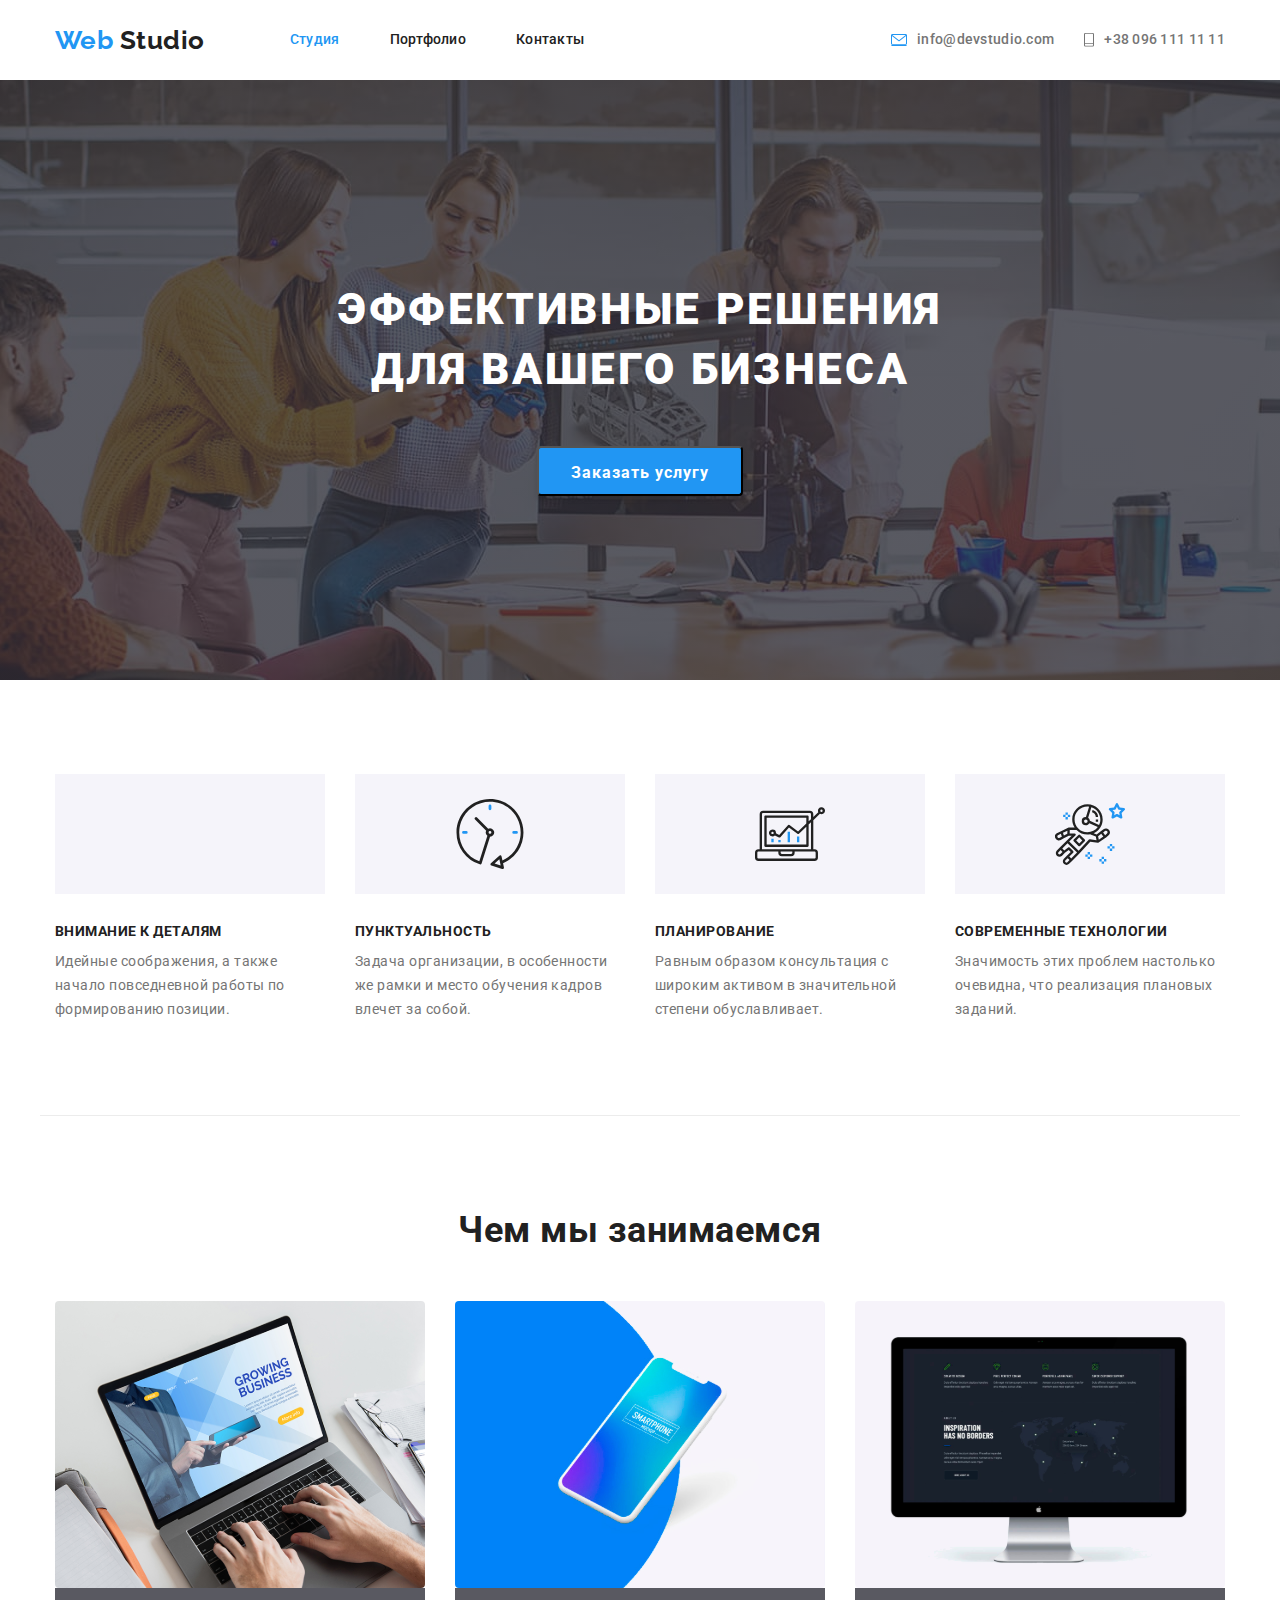
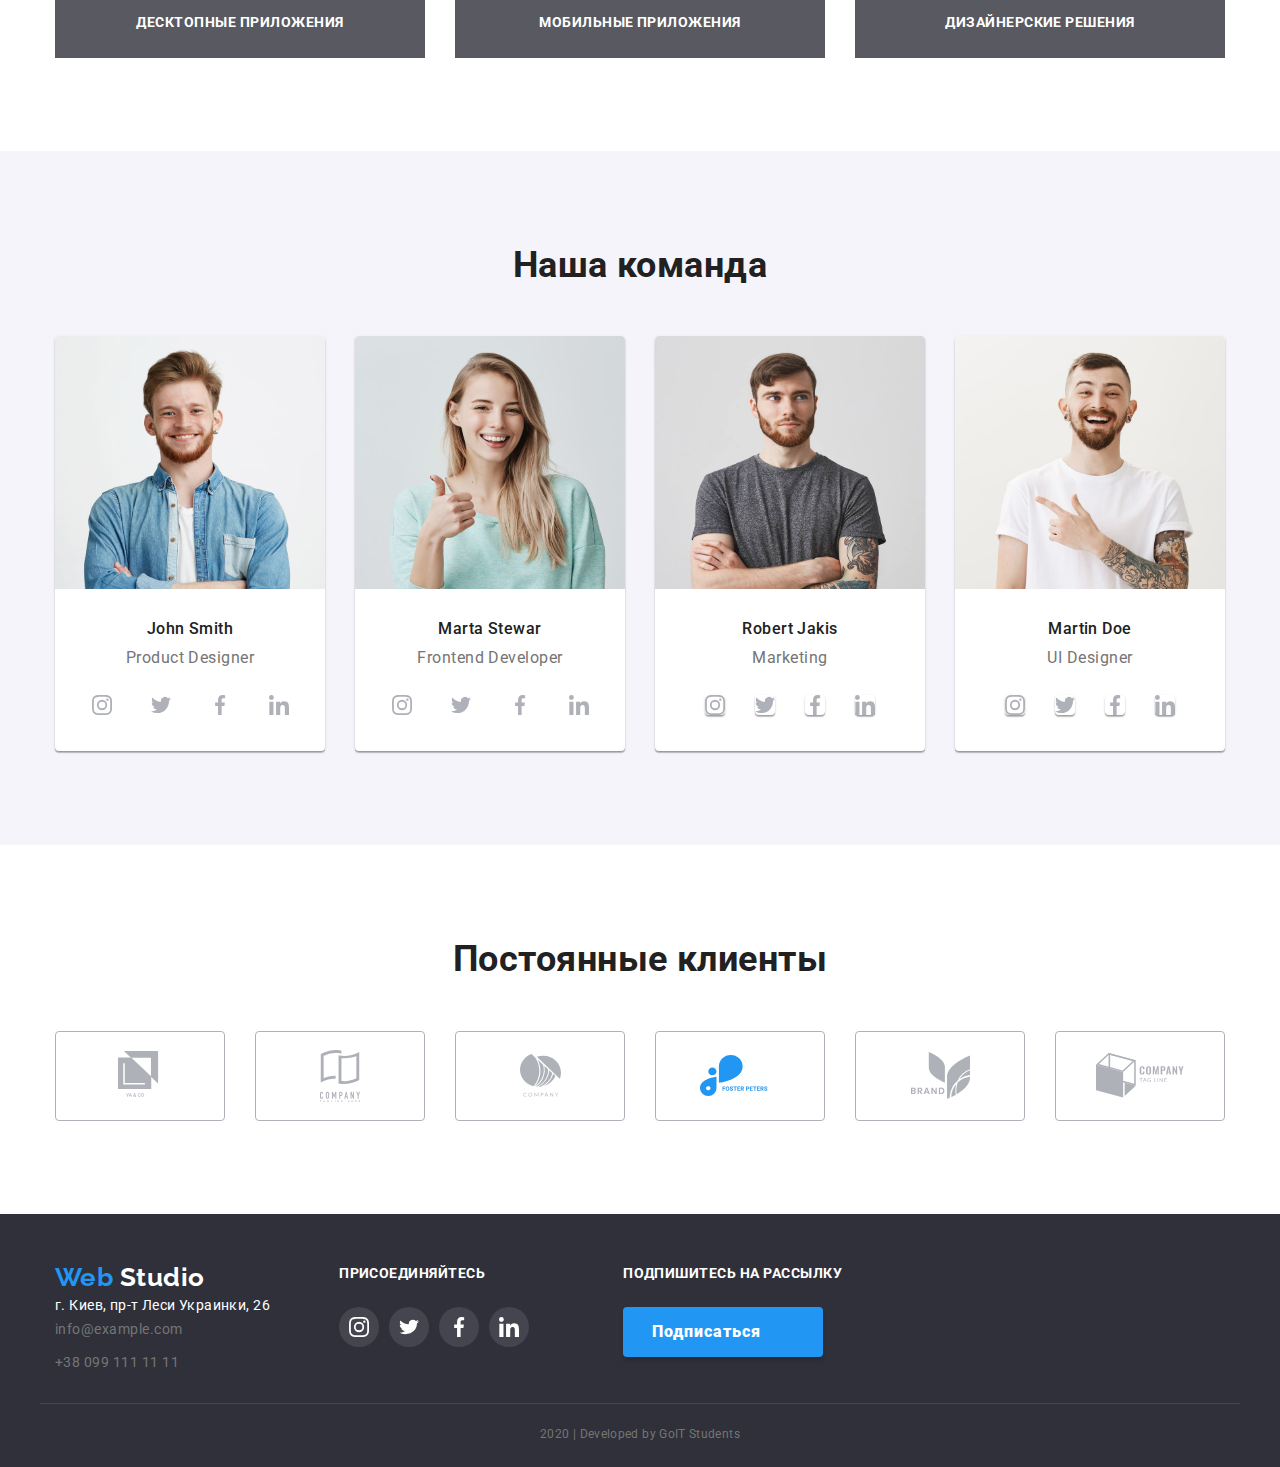
==== index.html @ 0efe2029 "customers" ====
<!DOCTYPE html>
<html lang="ru">
  <head>
    <meta charset="UTF-8" />
    <meta name="viewport" content="width=device-width, initial-scale=1.0" />
    <title>Document</title>
    <link
      href="https://fonts.googleapis.com/css2?family=Raleway:wght@700&family=Roboto&display=swap"
      rel="stylesheet"
    />
    <link
      href="https://fonts.googleapis.com/css2?family=Roboto:wght@500;900&display=swap"
      rel="stylesheet"
    />
    <link
      rel="stylesheet"
      href="https://cdnjs.cloudflare.com/ajax/libs/modern-normalize/0.6.0/modern-normalize.min.css"
    />
    <link rel="stylesheet" href="./css/styles.css" />
  </head>

  <body>
    <!--шапка-->
    <header>
      <div class="header container">
        <nav class="main-nav">
          <a href="./index.html" class="logo list">
            <span class="logo-web">Web </span>Studio
          </a>

          <ul class="site-nav list">
            <li class="item">
              <a href="./index.html" class="link current"> Студия</a>
            </li>
            <li class="item">
              <a href="./portfolio.html" class="link">Портфолио</a>
            </li>
            <li class="item"><a href="#" class="link">Контакты</a></li>
          </ul>
        </nav>
        <ul class="auth-nav list">
          <li class="item">
            <a href="#" class="link">info@devstudio.com</a>
          </li>
          <li class="item">
            <a href="#" class="link cell">+38 096 111 11 11</a>
          </li>
        </ul>
      </div>
    </header>
    <!--блок "герой"-->
    <main>
      <section class="hero">
        <div class="hero-container overlay">
          <h1 class="hero-name">
            эффективные решения<br />
            для вашего бизнеса
          </h1>
          <button class="button-web">Заказать услугу</button>
        </div>
      </section>

      <!--Наши преимущества-->
      <section class="section">
        <div class="box container border">
          <!--<h2></h2>-->
          <ul class="advantages list">
            <li class="item">
              <a href="#" class="link antenna-icon"></a>
              <h3 class="list">Внимание к деталям</h3>
              <p class="list">
                Идейные соображения, а также начало повседневной работы по
                формированию позиции.
              </p>
            </li>
            <li class="item">
              <a href="#" class="link clock-icon"> </a>
              <h3 class="list">Пунктуальность</h3>
              <p class="list">
                Задача организации, в особенности же рамки и место обучения
                кадров влечет за собой.
              </p>
            </li>
            <li class="item">
              <a href="#" class="link computer-icon"></a>
              <h3 class="list">Планирование</h3>
              <p class="list">
                Равным образом консультация с широким активом в значительной
                степени обуславливает.
              </p>
            </li>
            <li class="item">
              <a href="#" class="link astronaut-icon"></a>
              <h3 class="list">Современные технологии</h3>
              <p class="list">
                Значимость этих проблем настолько очевидна, что реализация
                плановых заданий.
              </p>
            </li>
          </ul>
        </div>
      </section>
      <!--чем мы занимаемся-->
      <section class="section">
        <div class="box container">
          <h2 class="name list">Чем мы занимаемся</h2>
          <ul class="work-list list">
            <li class="item">
              <a href="#" class="link">
                <img
                  src="./images/desktop-attachment.svg"
                  alt="ноутбук на
                        столе"
                  width="370"
                  height="294"
                />
                <h3 class="title list">Десктопные приложения</h3>
              </a>
            </li>
            <li class="item">
              <a href="#" class="link">
                <img
                  src="./images/mobile-attachment.svg"
                  alt="мобильный
                        телефон"
                  width="370"
                  height="294"
                />
                <h3 class="title list">Мобильные приложения</h3>
              </a>
            </li>
            <li class="item">
              <a href="#" class="link">
                <img
                  src="./images/design-decision.svg"
                  alt="экран монитора"
                  width="370"
                  height="294"
                />
                <h3 class="title list">Дизайнерские решения</h3>
              </a>
            </li>
          </ul>
        </div>
      </section>
      <!--наша команда-->
      <section class="command">
        <div class="team container">
          <h2 class="name list">Наша команда</h2>
          <ul class="command-list list">
            <li class="item">
              <a href="#" class="link"
                ><img
                  src="./images/John.svg"
                  alt="Фото Джона"
                  width="270"
                  height="260"
              /></a>
              <h3 lang="en" class="title list">John Smith</h3>
              <p class="text list">Product Designer</p>
              <ul class="networks list">
                <li class="network-item">
                  <a href="#"
                    ><img src="./images/instagram.svg" alt="Instagram"
                  /></a>
                </li>
                <li class="network-item">
                  <a href="#"
                    ><img src="./images/twitter.svg" alt="Twitter"
                  /></a>
                </li>
                <li class="network-item">
                  <a href="#"
                    ><img src="./images/facebook.svg" alt="Facebook"
                  /></a>
                </li>
                <li class="network-item">
                  <a href="#"
                    ><img src="./images/linkedin.svg" alt="Linkedin"
                  /></a>
                </li>
              </ul>
            </li>
            <li class="item">
              <a href="#" class="link"
                ><img
                  src="./images/Marta.svg"
                  alt="Фото Марты"
                  width="270"
                  height="260"
              /></a>
              <h3 lang="en" class="title list">Marta Stewar</h3>
              <p class="text list">Frontend Developer</p>
              <ul class="networks list">
                <li class="network-item">
                  <a href="#"
                    ><img src="./images/instagram.svg" alt="Instagram"
                  /></a>
                </li>
                <li class="network-item">
                  <a href="#"
                    ><img src="./images/twitter.svg" alt="Twitter"
                  /></a>
                </li>
                <li class="network-item">
                  <a href="#"
                    ><img src="./images/facebook.svg" alt="Facebook"
                  /></a>
                </li>
                <li class="network-item">
                  <a href="#"
                    ><img src="./images/linkedin.svg" alt="Linkedin"
                  /></a>
                </li>
              </ul>
            </li>
            <li class="item">
              <a href="#" class="link"
                ><img
                  src="./images/Robert.svg"
                  alt="Фото Роберта"
                  width="270"
                  height="260"
              /></a>
              <h3 lang="en" class="title list">Robert Jakis</h3>
              <p class="text list">Marketing</p>
              <ul class="networks list">
                <li class="item">
                  <a href="#"
                    ><img src="./images/instagram.svg" alt="Instagram"
                  /></a>
                </li>
                <li class="item">
                  <a href="#"
                    ><img src="./images/twitter.svg" alt="Twitter"
                  /></a>
                </li>
                <li class="item">
                  <a href="#"
                    ><img src="./images/facebook.svg" alt="Facebook"
                  /></a>
                </li>
                <li class="item">
                  <a href="#"
                    ><img src="./images/linkedin.svg" alt="Linkedin"
                  /></a>
                </li>
              </ul>
            </li>
            <li class="item">
              <a href="#" class="link"
                ><img
                  src="./images/Martin.svg"
                  alt="Фото Мартина"
                  width="270"
                  height="260"
              /></a>
              <h3 lang="en" class="title list">Martin Doe</h3>
              <p class="text list">UI Designer</p>
              <ul class="networks list">
                <li class="item">
                  <a href="#"
                    ><img src="./images/instagram.svg" alt="Instagram"
                  /></a>
                </li>
                <li class="item">
                  <a href="#"
                    ><img src="./images/twitter.svg" alt="Twitter"
                  /></a>
                </li>
                <li class="item">
                  <a href="#"
                    ><img src="./images/facebook.svg" alt="Facebook"
                  /></a>
                </li>
                <li class="item">
                  <a href="#"
                    ><img src="./images/linkedin.svg" alt="Linkedin"
                  /></a>
                </li>
              </ul>
            </li>
          </ul>
        </div>
      </section>
      <!--постоянные клиенты-->
      <section class="customers">
        <div class="box container">
          <h2 class="name list">Постоянные клиенты</h2>
          <ul class="customers-list list">
            <li class="item">
              <a href="#" class="link" aria-label="Ссылка на клиентов"
                ><div class="customers-logo">
                  <img
                    src="./images/one.svg"
                    alt="Логотип клиентов"
                    class="log"
                    width="44.3"
                    height="49"
                  /></div
              ></a>
            </li>
            <li class="item">
              <a href="#" class="link" aria-label="Ссылка на клиентов"
                ><div class="customers-logo">
                  <img
                    src="./images/two.svg"
                    alt="Логотип клиентов"
                    width="40"
                    height="52"
                  /></div
              ></a>
            </li>
            <li class="item">
              <a href="#" class="link" aria-label="Ссылка на клиентов">
                <div class="customers-logo">
                  <img
                    src="./images/three.svg"
                    alt="Логотип клиентов"
                    width="41"
                    height="42.6"
                  /></div
              ></a>
            </li>
            <li class="item">
              <a href="#" class="link" aria-label="Ссылка на клиентов">
                <div class="customers-logo">
                  <img
                    src="./images/four.svg"
                    alt="Логотип клиентов"
                    width="79.7"
                    height="42"
                  /></div
              ></a>
            </li>
            <li class="item">
              <a href="#" class="link" aria-label="Ссылка на клиентов">
                <div class="customers-logo">
                  <img
                    src="./images/five.svg"
                    alt="Логотип клиентов"
                    width="59"
                    height="47"
                  /></div
              ></a>
            </li>
            <li class="item">
              <a href="#" class="link" aria-label="Ссылка на клиентов">
                <div class="customers-logo">
                  <img
                    src="./images/six.svg"
                    alt="Логотип клиентов"
                    width="88.5"
                    height="45.4"
                  /></div
              ></a>
            </li>
          </ul>
        </div>
      </section>
    </main>
    <!--футер-->
    <footer class="footer">
      <!--Логотип-->
      <div class="blocks container">
        <div class="info-adress">
          <a href="#" class="logo"> <span class="logo-web">Web </span>Studio</a>
          <!--Адрес-->

          <address class="adress">
            <span class="street">г. Киев, пр-т Леси Украинки, 26</span>
            <a href="#" class="mail"> info@example.com </a>
            <a href="#" class="tel"> +38 099 111 11 11 </a>
          </address>
        </div>
        <!--Присоединяйтесь-->
        <div class="slogan">
          <div class="join">
            <b class="text">присоединяйтесь</b>
            <!--h3-->
            <ul class="footer-links list">
              <li class="instagram-icon">
                <a href="#" aria-label="Ccылка на Инстаграм"> </a>
              </li>
              <li class="twitter-icon">
                <a href="#" aria-label="Ccылка на Твитер"> </a>
              </li>
              <li class="facebook-icon">
                <a href="#" aria-label="Ccылка на Фейсбук"> </a>
              </li>
              <li class="linkedin-icon">
                <a href="#" aria-label="Ccылка на Линкедин"></a>
              </li>
            </ul>
          </div>
        </div>
        <!--Подпишитесь на рассылку-->
        <div class="slogan">
          <b class="text">Подпишитесь на рассылку</b>
          <a href="#" class="button-web sign">Подписаться</a>
        </div>
      </div>
      <p class="bottom-info container">2020 | Developed by GoIT Students</p>
    </footer>
  </body>
</html>
---- css/styles.css ----
:root{
  --primary-text-color:#757575;
  --title-text-color: #212121;
  --accent-color: #2196f3;
  --white-color: #fff;
  --background-color:#f5f4fa;
  --footer-color:rgba(255, 255, 255, 0.6);
  --background-footer:#2f303a;
  --background-section:rgba(47, 48, 58, 0.8);
  --background-advantages: #F5F4FA;
}

/* цвет фона #FFFFFF*/
/* вторичный цвет текста #212121*/
/*основной цвет теста #757575*/
/*голубой цвет интерактивный #2196F3*/
/* футер адрес rgba(255, 255, 255, 0.6)*/
/* футер 2020 rgba(255, 255, 255, 0.4)*/


body {
  background-color:var(--white-color);
  color: var(--primary-text-color);
  font-family: Roboto; sans-serif;
  letter-spacing: 0.03em;
  padding: 0;
  margin: 0;
}

/*h1,
h2,
h3,
p {
margin-top: 0px;
margin-bottom: 0px;
}*/

a {
  color: inherit;
  text-decoration:none;
}
ul {
  list-style: none;
}

.list {
  list-style: none;
  padding: 0px;
  margin: 0px;
}
/*Шапка*/
.header {
  display: flex;
  align-items: center;
  justify-content: space-between;

}
.border {
  border-bottom: border: 1px solid red; 
}

.main-nav {
  display: flex;
  align-items: center;
}
.main-nav .logo {
  display: block;
  margin-right: 85px;
}


.logo-web {
  color: var(--accent-color);
}

.logo {
  color: var(--title-text-color);
  font-family: Raleway; sans-serif;
  text-decoration: none;
  font-weight: 700;
  font-size: 26px;
  line-height: 1.19;
}


/*Site nav*/
.site-nav {
  display: flex;
}

.site-nav .item{
  margin-right: 50px;
  font-weight: 500;
  font-size: 14px;
  line-height: 1.14;
  letter-spacing: 0.02em;
}
.site-nav .item:last-child {
  margin-right: 0px;

}
.site-nav .link {
  display: block;
  padding-top: 32px;
  padding-bottom: 32px;
 
  color:var(--title-text-color);
  text-decoration: none;
}
.site-nav .link.current {
  color: var(--accent-color);
}
.site-nav .link:hover,
.site-nav .link:focus {
  color:var(--accent-color);
  text-decoration: none;
}

/* Auth-Nav*/

.auth-nav {
  display: flex; 
  align-items: center;
  font-weight: 500;
  font-size: 14px;
  line-height: 1.14;
  letter-spacing: 0.02em;
}

.auth-nav .item + .item{
  margin-left: 30px;
}

.auth-nav .link {
  display: inline-flex;
  align-items: center;
  padding-top: 32px;
  padding-bottom: 32px;
  color: var(--primary-text-color);
  text-decoration: none;
}
.auth-nav .link:hover,
.auth-nav .link:focus {
  color: #2196f3;
}

.auth-nav .link::before {
  content: "";
  background-image: url(../images/envelope.svg);
  width: 16px;
  height: 11.2px;
  margin-right: 10px;
}
.auth-nav .cell::before {
  width: 10px;
  height: 14.94px;
  background-image: url(../images/cell-phone.svg);
}
/*Герой*/
.hero-container {
  padding-top: 200px;
  padding-bottom: 200px;
  margin-left: auto;
  margin-right: auto;
  text-align: center; 
}
.overlay {
  background-color: var(--primary-text-color);
  background-image: linear-gradient(to right, rgba(47, 48, 58, 0.8),rgba(47, 48, 58, 0.8)
  ),
  url(../images/Header-img.jpg);

  max-width: 1600px;
  height: 600px;
  margin-left: auto;
  margin-right: auto;
  background-repeat: no-repeat;
  background-position: center;
  background-size: cover;
}

.hero-name{
  color: var(--white-color);
  font-weight: 900;
  font-size: 44px;
  line-height: 1.36;
  letter-spacing: 0.06em;
  text-transform: uppercase;
  margin-bottom: 46px;
  margin-top: 0px;
  text-align: center;
}
/*Кнопка*/
.button-web {
  background-color:var(--accent-color);
  color: var(--white-color);
  font-family: inherit;
  font-weight: 700;
  font-size: 16px;
  line-height: 1.87;
  letter-spacing: 0.06em;
  border-radius: 4px;
  box-shadow: 0px 4px 4px rgba(0, 0, 0, 0.15);
  padding: 10px 32px;
  min-width: 200px;
  height: 50px;
}
.button-web:hover,
.button-web:focus {
  background-color: var(--background-color);
  color: var(--accent-color);
}

/*Наши преимушества*/
.box {
  padding-top: 94px;
  padding-bottom: 93px;
}
.border {
  border-bottom: 1px solid #ECECEC;
}

.advantages {
  display: flex;
  justify-content: space-between;
}
.advantages > .item {
  margin-right: 30px;
  width: 270px;
}
.advantages > .item:last-child {
  margin-right: 0px;
}

.advantages .link {
  display: block;
  justify-content: center;
  align-items: center;
  margin-bottom: 30px;
  /*background: var(--background-advantages);*/
  border-radius: 4px;
  height: 120px;
}
.advantages .link::before {
  display: block;
  content: "";
  height: 120px;
  /*background-image: url(../images/group.svg);*/
  background-color:var(--background-advantages);
  background-repeat: no-repeat;
  background-position: center;
}

.antenna-icon::before {
  background-image: url(../images/group.svg);
}
.clock-icon::before {
  background-image: url(../images/clock.svg);
}
.computer-icon::before {
  background-image: url(../images/diagram.svg);
}
.astronaut-icon::before {
  background-image: url(../images/astronaut.svg);
}

/*.advantages .link:hover,
.advantages .link:focus {
  background: var(--accent-color);
}*/

.advantages h3 {
  color:var(--title-text-color);
  font-weight: 700;
  font-size: 14px;
  line-height: 1.14;
  text-transform: uppercase;
  margin-bottom: 10px;

}
.advantages p {
  font-size: 14px;
  line-height: 1.71;
}


/*Чем мы занимаемся*/
.section .name {
  color:var(--title-text-color);
  font-weight: 700;
  font-size: 36px;
  line-height: 1.16;
  text-align: center;
  margin-bottom: 50px;
}
.work-list{
  display: flex;
  justify-content:space-between;
}
.work-list .link {
  display: block;
}
.work-list .item {
  margin-right: 30px;
}
.work-list .item:last-child {
  margin-right: 0px;
}
.work-list img {
  display: block;
  max-width: 100%;
  height: auto;
}
.section .title {
  color:var(--white-color);
  background-color:var(--background-section);
  font-weight: 700;
  font-size: 14px;
  line-height: 1.14;
  text-align: center;
  text-transform: uppercase;
  padding-top: 27px;
  padding-bottom: 27px;
}

/*Наша команда*/
.command {
  background-color: var(--background-color);
}
.team {
  padding-top: 94px;
  padding-bottom: 94px;
}
.command .name {
  color:var(--title-text-color);
  font-weight: 700;
  font-size: 36px;
  line-height: 1.16;
  text-align: center;
  margin-bottom: 50px;
}
.command-list {
  display: flex;
  justify-content: center;
}
.command .item:not(:last-child) {
  margin-right: 30px; 
}
.command .item {
  background-color: var(--white-color);
  border-radius: 4px;

  box-shadow: 0px 2px 1px rgba(0, 0, 0, 0.2), 0px 1px 1px rgba(0, 0, 0, 0.14), 0px 1px 3px rgba(0, 0, 0, 0.12);
}
.command img {
  display: block;
  width: 100%;
  height: auto;
}
.command-list .link {
  display: block;
  justify-content: center;
  align-items: center;
}

.command .title {
  color: var(--title-text-color);

  font-weight: 500;
  font-size: 16px;
  line-height: 1.19;
  text-align: center;

  margin-top: 30px;
  margin-bottom: 10px;
}
.command .text {
  font-size: 16px;
  line-height: 1.19;
  text-align: center; 
  margin-bottom: 28px;
}
.networks {
  display: flex;
  justify-content: center;
}
.networks .network-item {
  margin-right: 39px;
  margin-bottom: 36px;
}

.networks .network-item:hover,
.networks .network-item:focus {
  background-color: var(--accent-color)
}
.networks .network-item:last-child {
  margin-right: 0px;
}

.networks img {
  display: block;  
}

/*Постоянные клиенты*/
.customers .name {
  color:var(--title-text-color);
  font-weight: 700;
  font-size: 36px;
  line-height: 1.16;
  text-align: center;

  margin-bottom: 50px;
}
.customers-list {
  display: flex;
  justify-content: space-between;
}
.customers-list .item {
  margin-right: 30px;

}
.customers-list .item:last-child {
  margin-right: 0px;
}
.customers-list .link {
  display: block;
}
.customers-logo {
  display: flex;
  width: 170px;
  height: 90px;
  border: 1px solid #AFB1B8;
  border-radius: 4px;
  justify-content: center;
  align-items: center;
}

/*Футер*/
.blocks {
  display: flex;
}
.footer {
  background: var(--background-footer);
  text-decoration: none;
  padding-top: 48px;
}
.footer .logo {
  color: var(--white-color);
  margin-bottom: 10px;
}

.adress {
  color: var(--primary-text-color);
  font-size: 14px;
  line-height: 1.71;
  font-style: normal;
  margin-right: auto;
  margin-bottom: 28px;
}
.street {
  color: var(--white-color);
  margin-bottom: 9px;
  font-size: 14px;
  line-height: 1.71;
  letter-spacing: 0.03em;
}
.mail {
  display: block;
  margin-bottom: 9px;
}

.tel {
  display: block;
}

.slogan .join {
  color: var(--white-color);
  text-transform: uppercase;
  font-size: 14px;
  line-height: 1.71;
  margin-right: 94px;
  margin-bottom: 21px;
}

.slogan .text {
  color: var(--white-color);
  text-transform: uppercase;
  font-weight: 700;
  font-size: 14px;
  line-height: 1.71;
  margin-bottom: 21px;
}
.info-adress {
  display: block;
  margin-right: 69px;
  color: var(--footer-color);
  font-size: 12px;
  line-height: 2;
}
.footer-links {
  display: flex;
  margin-top: 21px;
}
.footer-links li {
  margin-right: 10px;
  background-color: rgba(255, 255, 255, 0.1);
  width: 40px;
  height: 40px;
  border-radius: 50%;
  background-position: center;
  background-repeat: no-repeat;
  cursor: pointer;
  
}
.footer-links li:hover,
.footer-links:focus {
  background-color: var(--accent-color);
}
.instagram-icon {
  background-image: url(../images/instagram-footer.svg);
  background-size: 20px 20px;
}
.twitter-icon {
  background-image: url(../images/Vector.svg);
  background-size: 20px 16.25px;
}
.facebook-icon {
  background-image: url(../images/facebook-join.svg);
  background-size: 20px 20px;
}

.linkedin-icon {
background-image: url(../images/linkedin-footer.svg);
background-size: 20px 20px;
}

.footer-links li:last-child {
  margin-right: 0px;
}

.footer-links li :hover,
.footer-links li :focus {
  background-color: var(--accent-color);
}

.bottom-info {
  text-align: center;
  margin: 0px;
  padding-top: 18px;
  padding-bottom: 21px;
  border-top: 1px solid rgba(255, 255, 255, 0.1);
  font-size: 12px;
  line-height: 2;
  letter-spacing: 0.03em;
}
.sign {
  font-weight: 900;
  display: block;
  width: 200px;
  height: 50px;
  margin-top: 21px;
  padding: 10px 62px 10px 29px;
  box-shadow: 0px 4px 4px rgba(0, 0, 0, 0.15);
  border-radius: 4px;
}
.sign::after {
  content: "";
  width: 24px;
  height: 24px;
  background-image: url(../images/icon-send.svg);
  margin-left: 10px;
  background-size: contain;
}

/*Порфолио main */

.main {
  padding-top: 94px;
  padding-bottom: 94px;
  border: 1px solid #ECECEC;
}
.filters {
  display: flex;
  justify-content: center;
  margin-bottom: 50px;
  /*background-color: aquamarine;
  outline: 1px solid black;*/
}
.button {
  font-weight: 500;
  font-size: 16px;
  line-height: 1.62;
  text-align: center;
  letter-spacing: 0.03em;
  padding: 6px 22px;
  
  border-radius: 4px;
  background-color: var(--background-color);
}
.filters li:not(:last-child) {
  margin-right: 8px;
}


.filters .button:hover,
.filters .button:focus {
  background-color:var(--accent-color);
  color: var(--white-color);
  font-family: inherit;
}
/*Наши работы*/
.portfolio .title {
  color:var(--title-text-color);
  text-decoration: none;
  font-weight: 700;
  font-size: 18px;
  line-height: 2;
  letter-spacing: 0.06em;
  margin-bottom: 4px;
}
.is-hidden {
  display: none;
}
.description {
  text-decoration: none;
  font-size: 18px;
  line-height: 1.56;

}
.portfolio-info {
  margin: 20px 24px;
}
.portfolio .text {
  color: var(--primary-text-color);
  text-decoration: none;
  font-size: 16px;
  line-height: 1.88;
}
.flex-container {
  display: flex;
  flex-wrap: wrap;
  margin: 0px;
}
.flex-element {
  width: 370px;
  margin-right: 30px;
  margin-bottom: 30px;
  box-shadow: 1px 4px 6px rgba(0, 0, 0, 0.16), 0px 4px 4px rgba(0, 0, 0, 0.06), 0px 1px 1px rgba(0, 0, 0, 0.12);
  border-radius: 5px;
}
.flex-element:nth-child(3n) {
  margin-right: 0px;
}

.flex-element:nth-last-child(-n+3) {
  margin-bottom: 0px;
}

.container{
  width: 1200px;
  padding-left: 15px;
  padding-right: 15px;
  margin-left: auto;
  margin-right: auto;
/*outline: 1px solid blue;*/
}
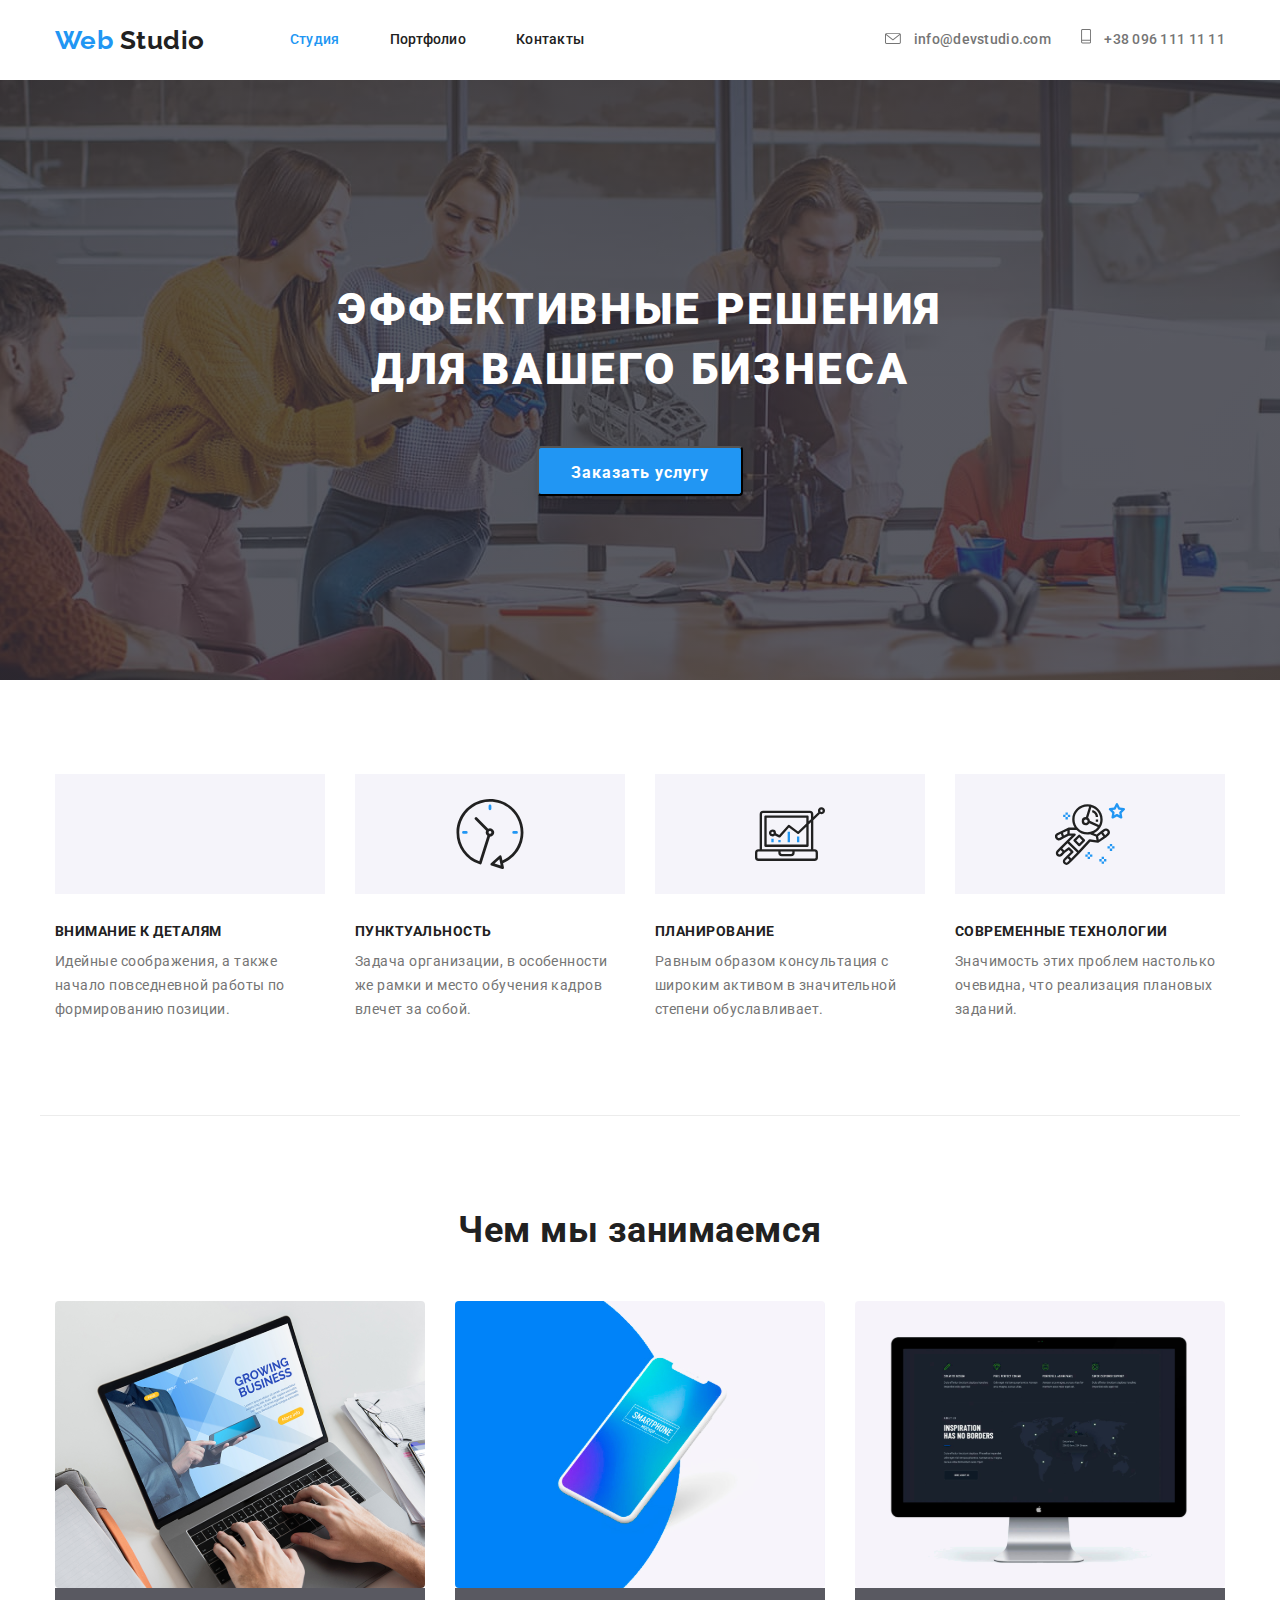
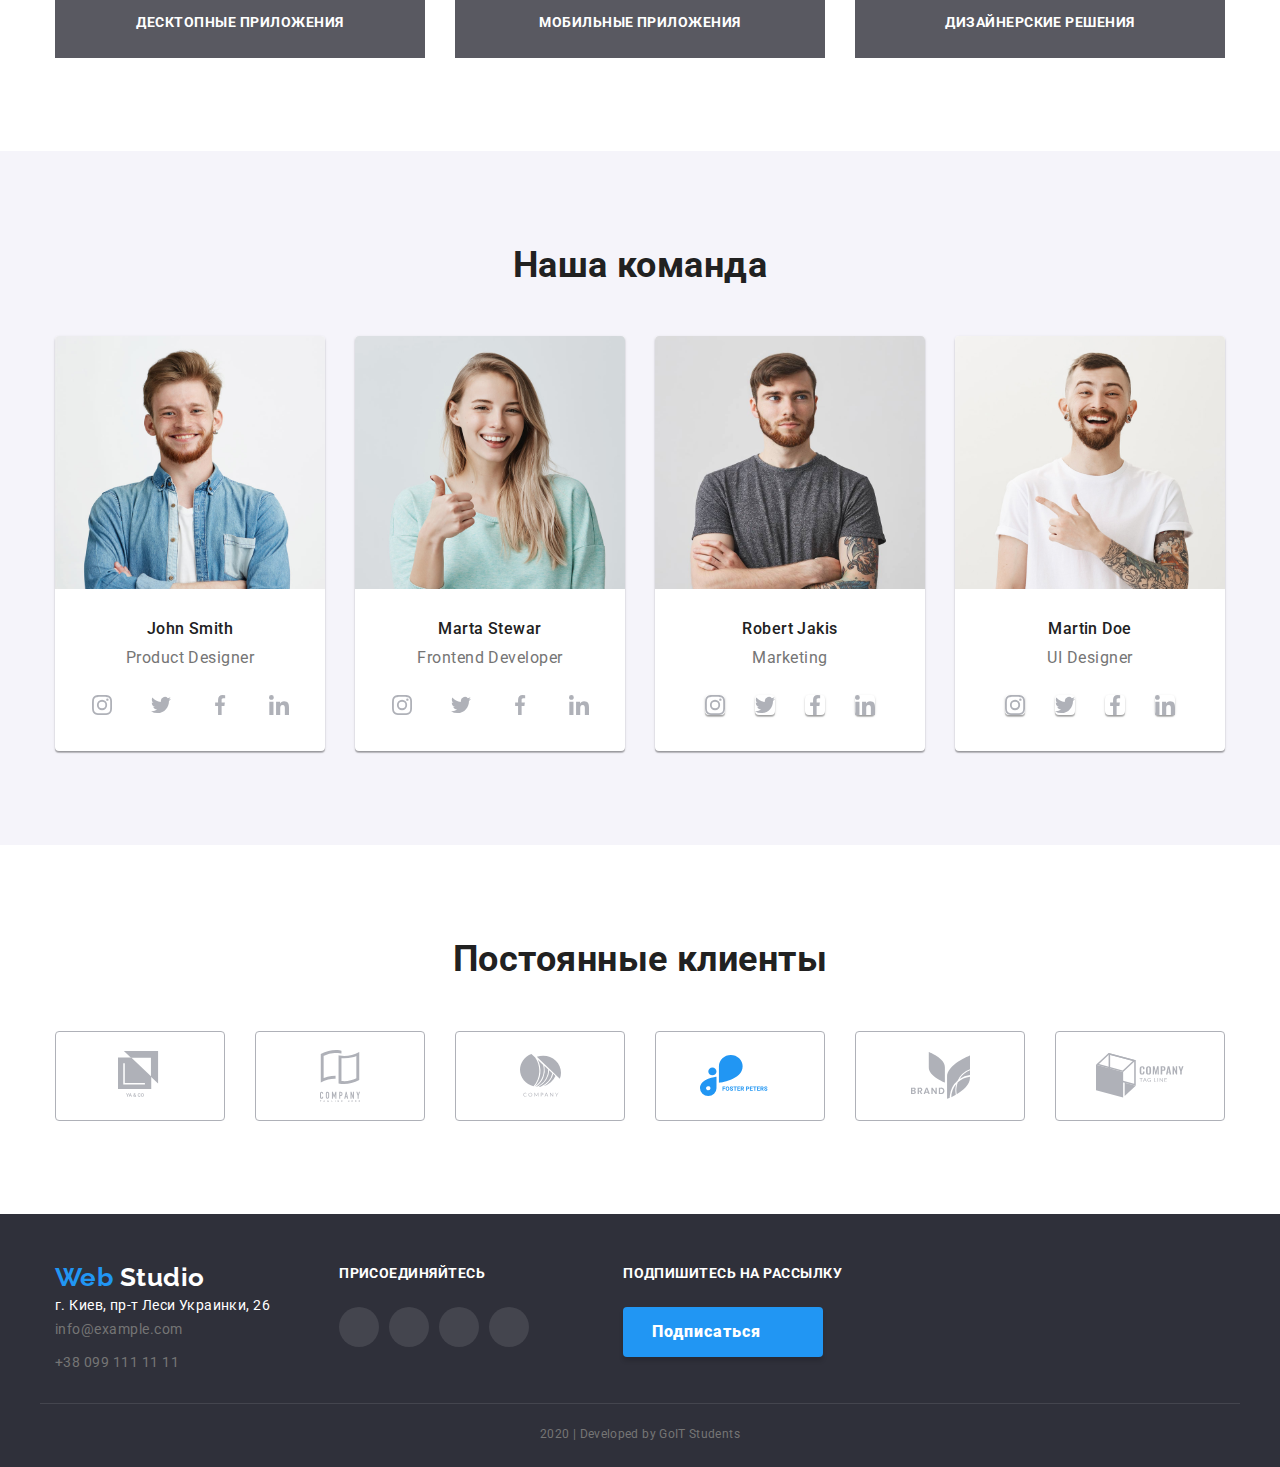
==== commit e9e9671b: "header-icon" ====
--- a/index.html
+++ b/index.html
@@ -40,9 +40,15 @@
         </nav>
         <ul class="auth-nav list">
           <li class="item">
+            <svg class="icon-envelope">
+              <use href="./images/sprite.svg#icon-envelope"></use>
+            </svg>
             <a href="#" class="link">info@devstudio.com</a>
           </li>
           <li class="item">
+            <svg class="icon-phone">
+              <use href="./images/sprite.svg#icon-cell-phone"></use>
+            </svg>
             <a href="#" class="link cell">+38 096 111 11 11</a>
           </li>
         </ul>
--- a/css/styles.css
+++ b/css/styles.css
@@ -143,7 +143,26 @@
 .auth-nav .link:focus {
   color: #2196f3;
 }
-
+.icon-envelope {
+  width: 16px;
+  height: 11.2px;
+  margin-right: 10px;
+  fill: var(--primary-text-color);
+}
+.icon-envelope:hover {
+  fill: var(--accent-color);
+}
+.icon-phone {
+  width: 10px;
+  height: 15px;
+  margin-right: 10px;
+  fill: var(--primary-text-color);
+}
+.icon-phone:hover {
+  fill: var(--accent-color);
+}
+
+/*
 .auth-nav .link::before {
   content: "";
   background-image: url(../images/envelope.svg);
@@ -156,6 +175,7 @@
   height: 14.94px;
   background-image: url(../images/cell-phone.svg);
 }
+*/
 /*Герой*/
 .hero-container {
   padding-top: 200px;
@@ -516,6 +536,7 @@
 .footer-links:focus {
   background-color: var(--accent-color);
 }
+/*
 .instagram-icon {
   background-image: url(../images/instagram-footer.svg);
   background-size: 20px 20px;
@@ -532,7 +553,7 @@
 .linkedin-icon {
 background-image: url(../images/linkedin-footer.svg);
 background-size: 20px 20px;
-}
+}*/
 
 .footer-links li:last-child {
   margin-right: 0px;
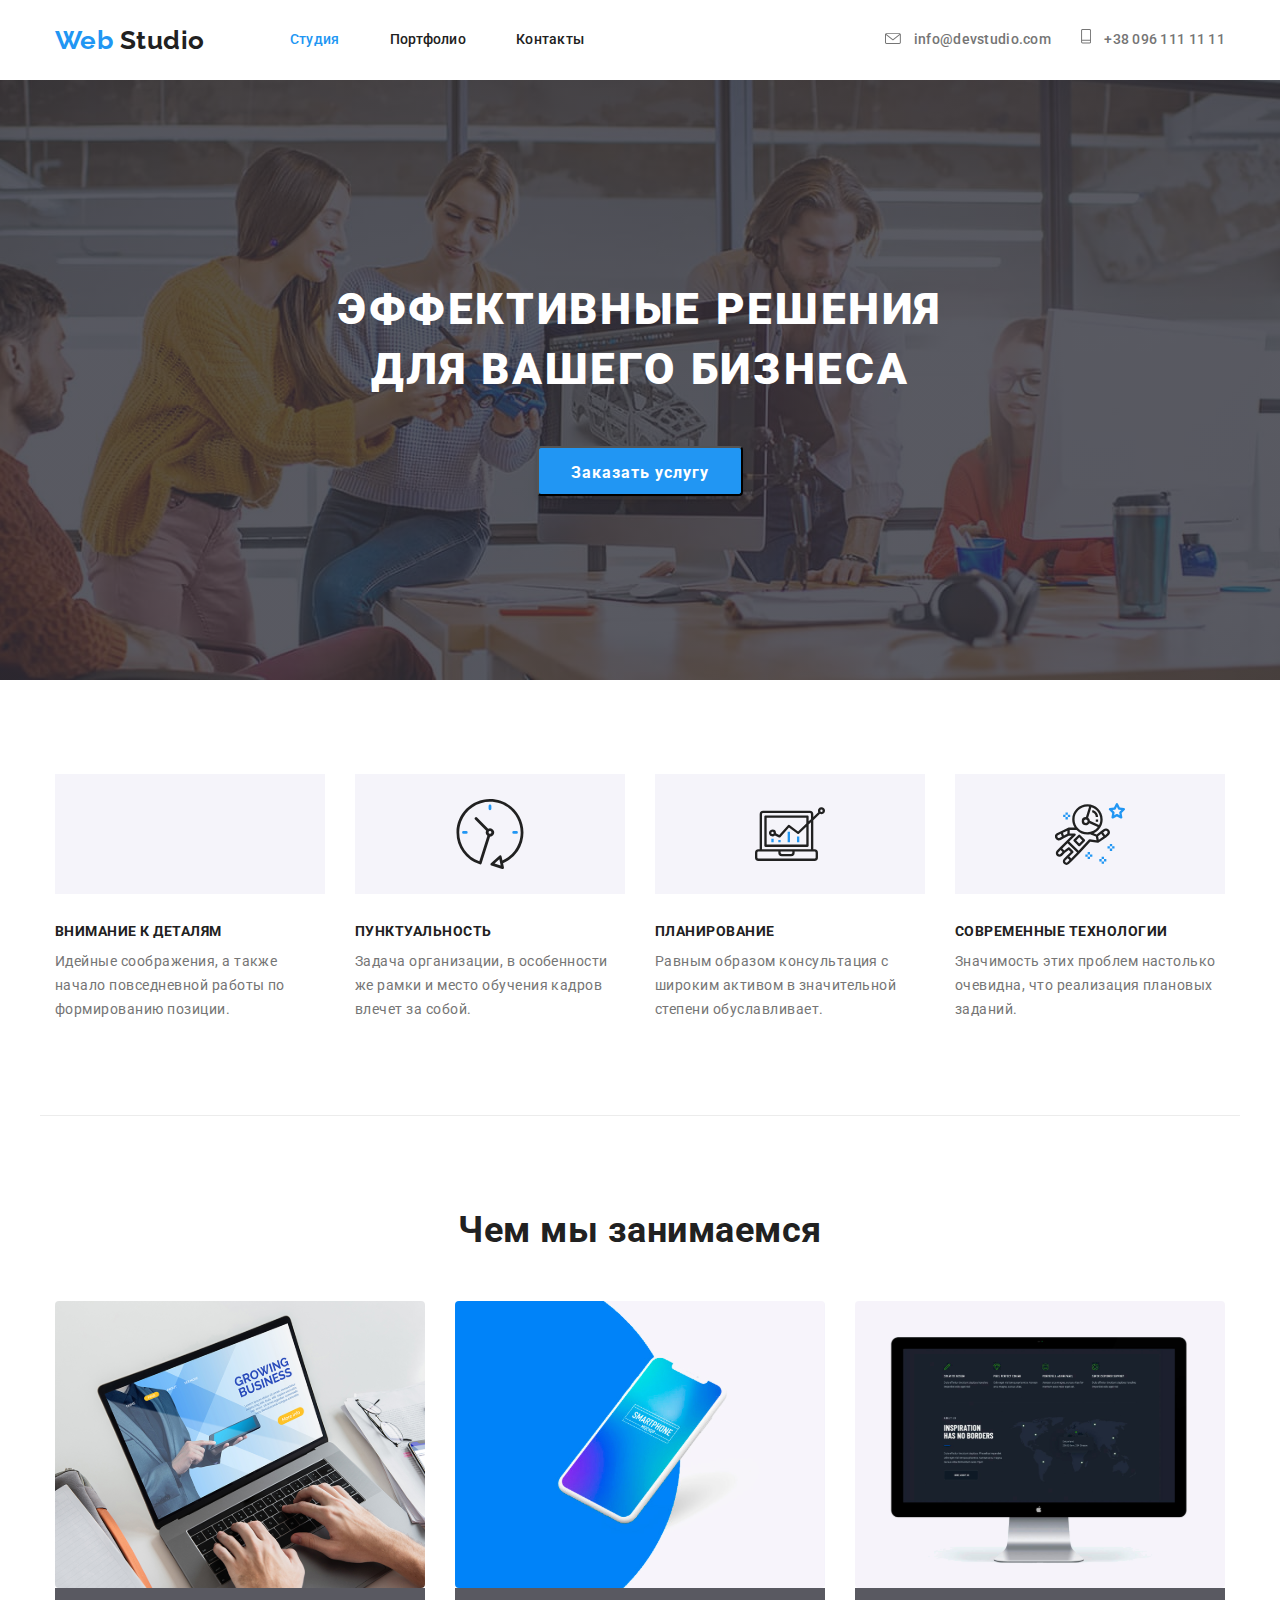
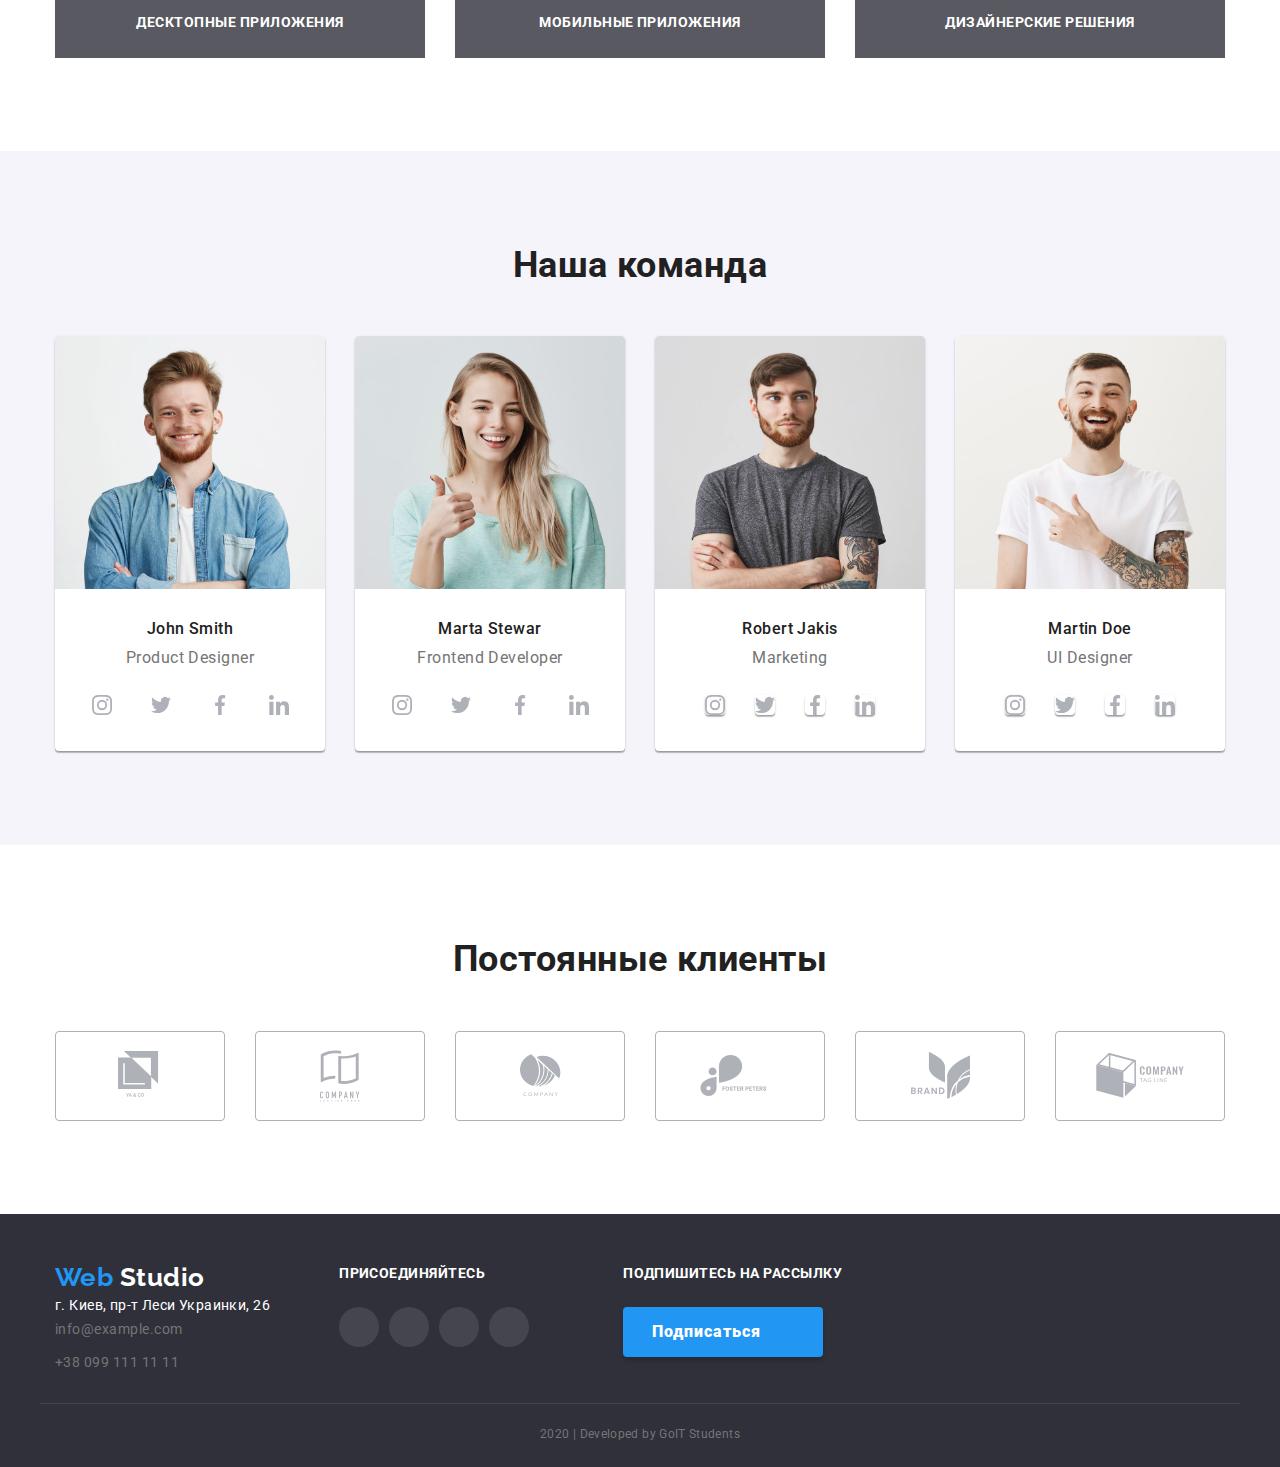
==== commit caef7bd5: "customers-hover" ====
--- a/index.html
+++ b/index.html
@@ -296,69 +296,51 @@
           <ul class="customers-list list">
             <li class="item">
               <a href="#" class="link" aria-label="Ссылка на клиентов"
-                ><div class="customers-logo">
-                  <img
-                    src="./images/one.svg"
-                    alt="Логотип клиентов"
-                    class="log"
-                    width="44.3"
-                    height="49"
-                  /></div
-              ></a>
+                ><div class="customers-container">
+                  <svg class="customers-one">
+                    <use href="./images/sprite.svg#icon-one"></use>
+                  </svg>
+                </div>
+              </a>
             </li>
             <li class="item">
               <a href="#" class="link" aria-label="Ссылка на клиентов"
-                ><div class="customers-logo">
-                  <img
-                    src="./images/two.svg"
-                    alt="Логотип клиентов"
-                    width="40"
-                    height="52"
-                  /></div
+                ><div class="customers-container">
+                  <svg class="customers-two">
+                    <use href="./images/sprite.svg#icon-two"></use>
+                  </svg></div
               ></a>
             </li>
             <li class="item">
               <a href="#" class="link" aria-label="Ссылка на клиентов">
-                <div class="customers-logo">
-                  <img
-                    src="./images/three.svg"
-                    alt="Логотип клиентов"
-                    width="41"
-                    height="42.6"
-                  /></div
+                <div class="customers-container">
+                  <svg class="customers-three">
+                    <use href="./images/sprite.svg#icon-three"></use>
+                  </svg></div
               ></a>
             </li>
             <li class="item">
               <a href="#" class="link" aria-label="Ссылка на клиентов">
-                <div class="customers-logo">
-                  <img
-                    src="./images/four.svg"
-                    alt="Логотип клиентов"
-                    width="79.7"
-                    height="42"
-                  /></div
+                <div class="customers-container">
+                  <svg class="customers-four">
+                    <use href="./images/sprite.svg#icon-four"></use>
+                  </svg></div
               ></a>
             </li>
             <li class="item">
               <a href="#" class="link" aria-label="Ссылка на клиентов">
-                <div class="customers-logo">
-                  <img
-                    src="./images/five.svg"
-                    alt="Логотип клиентов"
-                    width="59"
-                    height="47"
-                  /></div
+                <div class="customers-container">
+                  <svg class="customers-five">
+                    <use href="./images/sprite.svg#icon-five"></use>
+                  </svg></div
               ></a>
             </li>
             <li class="item">
               <a href="#" class="link" aria-label="Ссылка на клиентов">
-                <div class="customers-logo">
-                  <img
-                    src="./images/six.svg"
-                    alt="Логотип клиентов"
-                    width="88.5"
-                    height="45.4"
-                  /></div
+                <div class="customers-container">
+                  <svg class="customers-six">
+                    <use href="./images/sprite.svg#icon-six"></use>
+                  </svg></div
               ></a>
             </li>
           </ul>
--- a/css/styles.css
+++ b/css/styles.css
@@ -445,7 +445,7 @@
 .customers-list .link {
   display: block;
 }
-.customers-logo {
+.customers-container {
   display: flex;
   width: 170px;
   height: 90px;
@@ -454,7 +454,62 @@
   justify-content: center;
   align-items: center;
 }
-
+.customers-container:hover {
+border: 1px solid var(--accent-color);
+}
+.customers-one {
+  width: 44.3px;
+  height: 49px;
+  fill: #AFB1B8;
+}
+.customers-one:hover {
+  fill: var(--accent-color);
+}
+
+.customers-two {
+  width: 40px;
+  height: 52px;
+  fill: #AFB1B8;
+}
+.customers-two:hover {
+  fill: var(--accent-color);
+}
+
+.customers-three {
+  width: 41px;
+  height: 42.6px;
+  fill: #AFB1B8;
+}
+.customers-three:hover {
+  fill: var(--accent-color);
+}
+
+.customers-four {
+  width: 79.7px;
+  height: 42px;
+  fill: #AFB1B8;
+}
+.customers-four:hover {
+  fill: var(--accent-color);
+}
+
+.customers-five {
+  width: 59px;
+  height: 47px;
+  fill: #AFB1B8;
+}
+.customers-five:hover {
+  fill: var(--accent-color);
+}
+
+.customers-six {
+  width: 88.5px;
+  height: 45.4px;
+  fill: #AFB1B8;
+}
+.customers-six:hover {
+  fill: var(--accent-color);
+}
 /*Футер*/
 .blocks {
   display: flex;
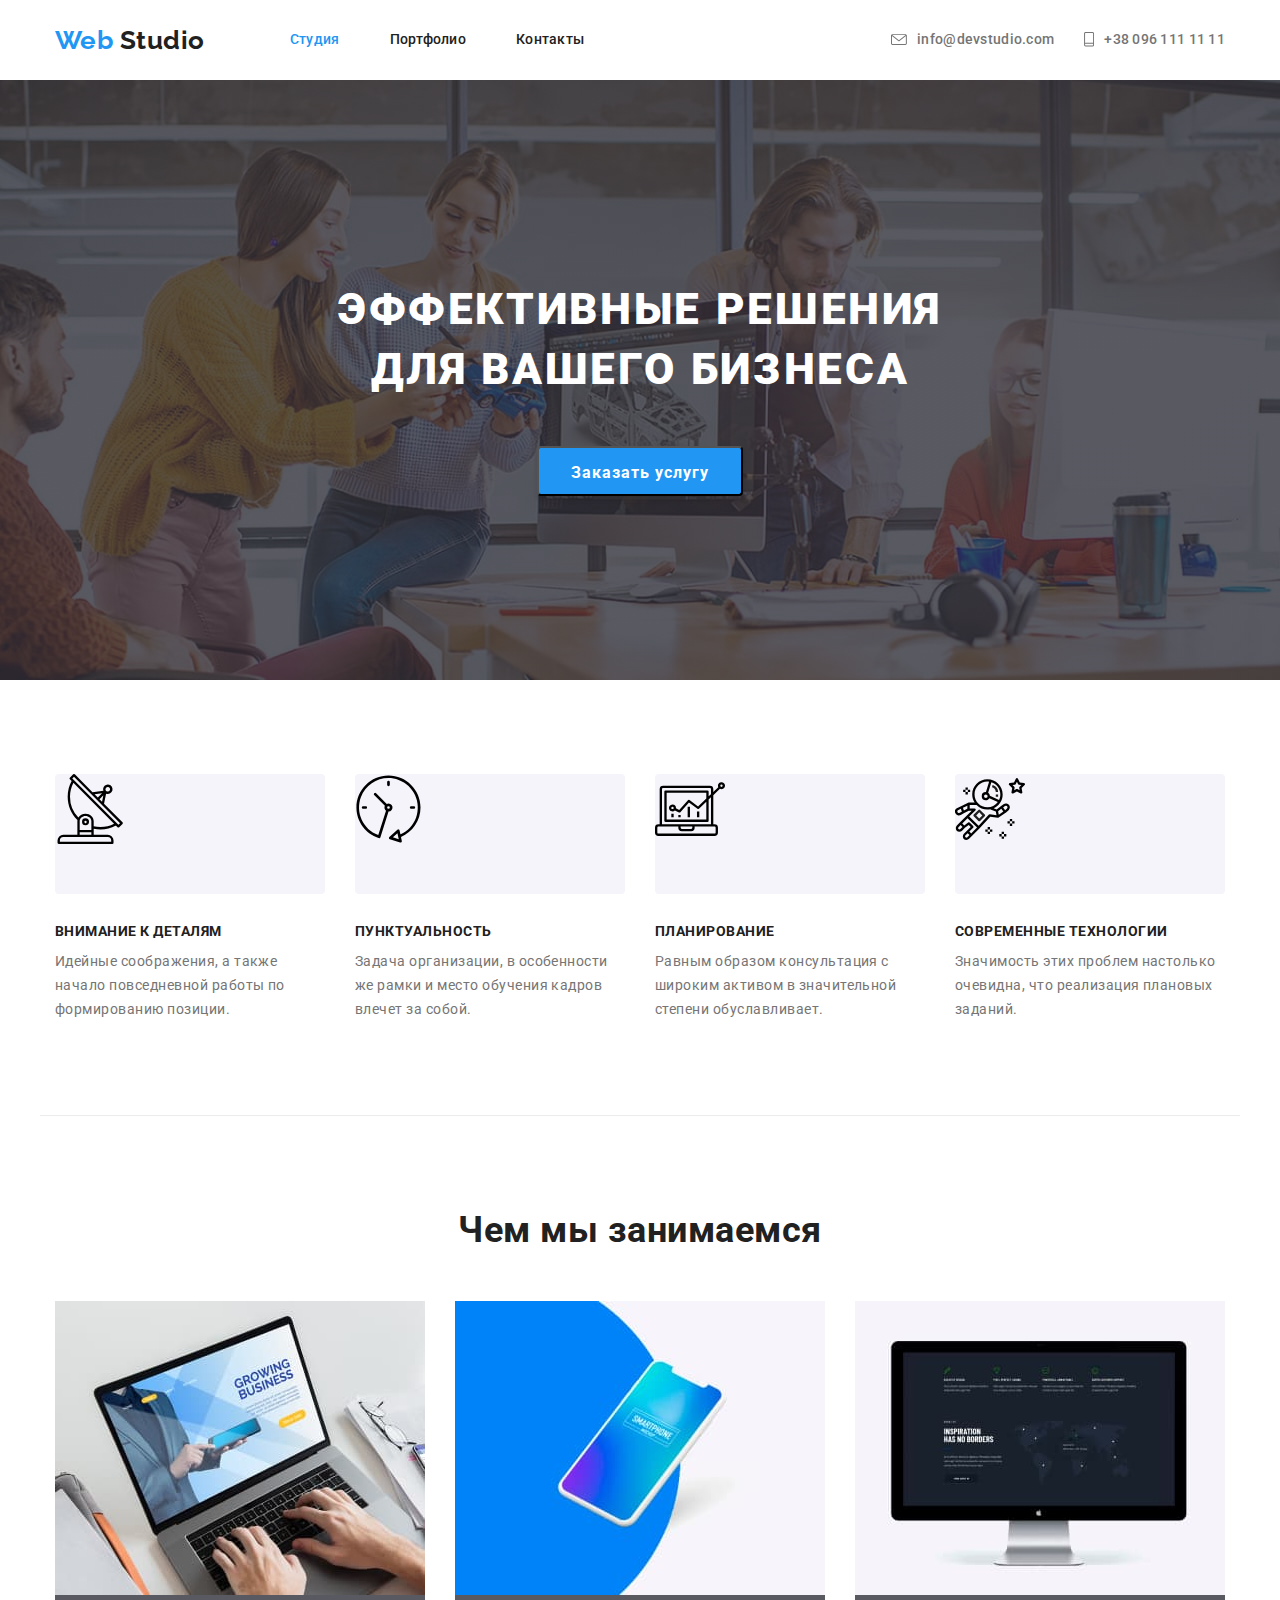
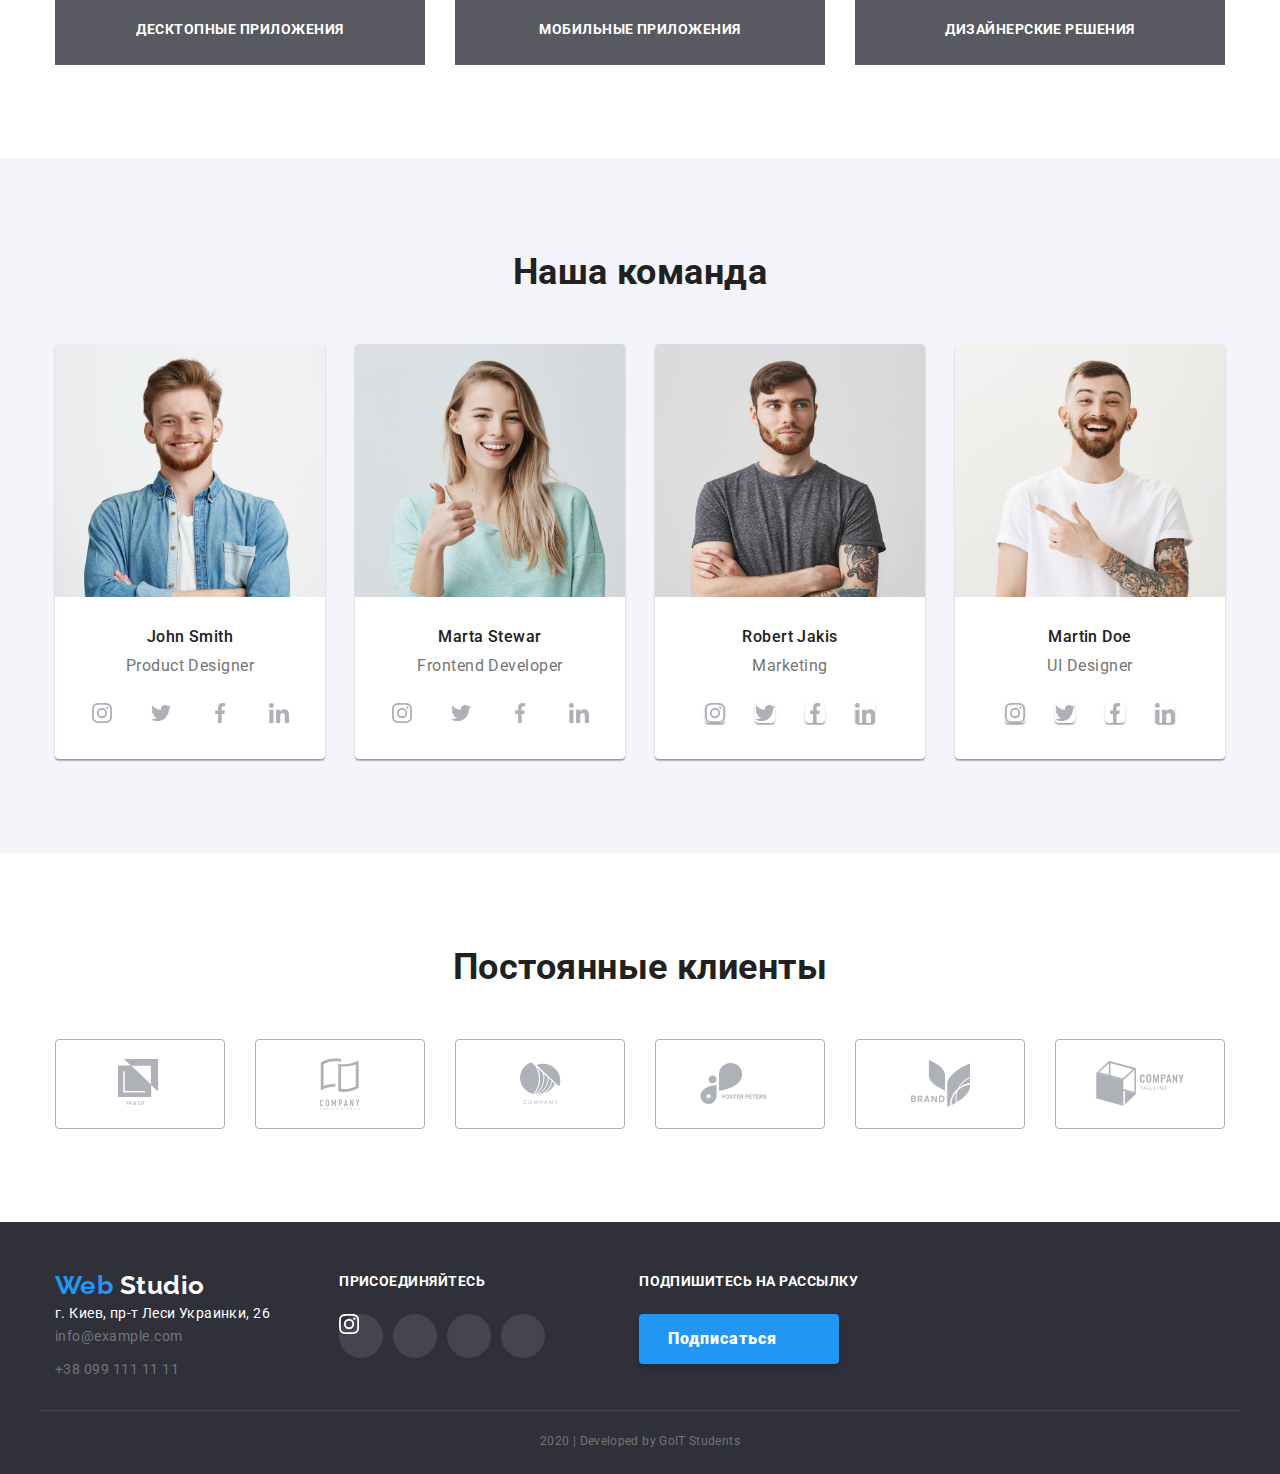
==== commit 698b7a0e: "section-jpeg" ====
--- a/index.html
+++ b/index.html
@@ -40,16 +40,20 @@
         </nav>
         <ul class="auth-nav list">
           <li class="item">
-            <svg class="icon-envelope">
-              <use href="./images/sprite.svg#icon-envelope"></use>
-            </svg>
-            <a href="#" class="link">info@devstudio.com</a>
+            <a href="#" class="link">
+              <svg class="icon-envelope">
+                <use href="./images/sprite.svg#icon-envelope"></use>
+              </svg>
+              info@devstudio.com</a
+            >
           </li>
           <li class="item">
-            <svg class="icon-phone">
-              <use href="./images/sprite.svg#icon-cell-phone"></use>
-            </svg>
-            <a href="#" class="link cell">+38 096 111 11 11</a>
+            <a href="#" class="link cell">
+              <svg class="icon-phone">
+                <use href="./images/sprite.svg#icon-cell-phone"></use>
+              </svg>
+              +38 096 111 11 11</a
+            >
           </li>
         </ul>
       </div>
@@ -72,7 +76,12 @@
           <!--<h2></h2>-->
           <ul class="advantages list">
             <li class="item">
-              <a href="#" class="link antenna-icon"></a>
+              <div class="advantages-icon">
+                <svg class="antenna-icon">
+                  <use href="./images/sprite.svg#icon-Group"></use>
+                </svg>
+              </div>
+
               <h3 class="list">Внимание к деталям</h3>
               <p class="list">
                 Идейные соображения, а также начало повседневной работы по
@@ -80,7 +89,11 @@
               </p>
             </li>
             <li class="item">
-              <a href="#" class="link clock-icon"> </a>
+              <div class="advantages-icon">
+                <svg class="clock-icon">
+                  <use href="./images/sprite.svg#icon-clock"></use>
+                </svg>
+              </div>
               <h3 class="list">Пунктуальность</h3>
               <p class="list">
                 Задача организации, в особенности же рамки и место обучения
@@ -88,7 +101,11 @@
               </p>
             </li>
             <li class="item">
-              <a href="#" class="link computer-icon"></a>
+              <div class="advantages-icon">
+                <svg class="computer-icon">
+                  <use href="./images/sprite.svg#icon-diagram"></use>
+                </svg>
+              </div>
               <h3 class="list">Планирование</h3>
               <p class="list">
                 Равным образом консультация с широким активом в значительной
@@ -96,7 +113,11 @@
               </p>
             </li>
             <li class="item">
-              <a href="#" class="link astronaut-icon"></a>
+              <div class="advantages-icon">
+                <svg class="astronaut-icon">
+                  <use href="./images/sprite.svg#icon-astronaut"></use>
+                </svg>
+              </div>
               <h3 class="list">Современные технологии</h3>
               <p class="list">
                 Значимость этих проблем настолько очевидна, что реализация
@@ -114,7 +135,7 @@
             <li class="item">
               <a href="#" class="link">
                 <img
-                  src="./images/desktop-attachment.svg"
+                  src="./images/desktop-attachment.jpg"
                   alt="ноутбук на
                         столе"
                   width="370"
@@ -126,7 +147,7 @@
             <li class="item">
               <a href="#" class="link">
                 <img
-                  src="./images/mobile-attachment.svg"
+                  src="./images/mobile-attachment.jpg"
                   alt="мобильный
                         телефон"
                   width="370"
@@ -138,7 +159,7 @@
             <li class="item">
               <a href="#" class="link">
                 <img
-                  src="./images/design-decision.svg"
+                  src="./images/design-decision.jpg"
                   alt="экран монитора"
                   width="370"
                   height="294"
@@ -367,16 +388,20 @@
             <b class="text">присоединяйтесь</b>
             <!--h3-->
             <ul class="footer-links list">
-              <li class="instagram-icon">
-                <a href="#" aria-label="Ccылка на Инстаграм"> </a>
+              <li>
+                <a href="#" aria-label="Ccылка на Инстаграм"
+                  ><svg class="instagram-svg" width="20px" height="20px">
+                    <use href="./images/sprite.svg#icon-instagram"></use>
+                  </svg>
+                </a>
               </li>
-              <li class="twitter-icon">
+              <li>
                 <a href="#" aria-label="Ccылка на Твитер"> </a>
               </li>
-              <li class="facebook-icon">
+              <li>
                 <a href="#" aria-label="Ccылка на Фейсбук"> </a>
               </li>
-              <li class="linkedin-icon">
+              <li>
                 <a href="#" aria-label="Ccылка на Линкедин"></a>
               </li>
             </ul>
--- a/css/styles.css
+++ b/css/styles.css
@@ -270,7 +270,31 @@
   background-repeat: no-repeat;
   background-position: center;
 }
-
+.advantages-icon {
+  width: 270px;
+  height: 120px;
+  border-radius: 4px;
+  margin-bottom: 30px;
+  background: var(--background-color);
+}
+.antenna-icon {
+  width: 70px;
+  height: 70px;
+}
+.clock-icon {
+  width: 67px;
+  height: 70px;
+}
+.computer-icon {
+  width: 70px;
+  height: 70px;
+}
+.astronaut-icon {
+  width: 70px;
+  height: 70px;
+}
+
+/*
 .antenna-icon::before {
   background-image: url(../images/group.svg);
 }
@@ -283,6 +307,7 @@
 .astronaut-icon::before {
   background-image: url(../images/astronaut.svg);
 }
+*/
 
 /*.advantages .link:hover,
 .advantages .link:focus {
@@ -453,63 +478,38 @@
   border-radius: 4px;
   justify-content: center;
   align-items: center;
+  fill: #AFB1B8;
 }
 .customers-container:hover {
-border: 1px solid var(--accent-color);
-}
+  border: 1px solid var(--accent-color);
+  fill: var(--accent-color);
+}
+
 .customers-one {
   width: 44.3px;
   height: 49px;
-  fill: #AFB1B8;
-}
-.customers-one:hover {
-  fill: var(--accent-color);
-}
-
+}
 .customers-two {
   width: 40px;
   height: 52px;
-  fill: #AFB1B8;
-}
-.customers-two:hover {
-  fill: var(--accent-color);
-}
-
+}
 .customers-three {
   width: 41px;
   height: 42.6px;
-  fill: #AFB1B8;
-}
-.customers-three:hover {
-  fill: var(--accent-color);
-}
-
+}
 .customers-four {
   width: 79.7px;
   height: 42px;
-  fill: #AFB1B8;
-}
-.customers-four:hover {
-  fill: var(--accent-color);
-}
-
+}
 .customers-five {
   width: 59px;
   height: 47px;
-  fill: #AFB1B8;
-}
-.customers-five:hover {
-  fill: var(--accent-color);
-}
-
+}
 .customers-six {
   width: 88.5px;
   height: 45.4px;
-  fill: #AFB1B8;
-}
-.customers-six:hover {
-  fill: var(--accent-color);
-}
+}
+
 /*Футер*/
 .blocks {
   display: flex;
@@ -577,20 +577,24 @@
   margin-top: 21px;
 }
 .footer-links li {
+  width: 44px;
+  height: 44px;
   margin-right: 10px;
   background-color: rgba(255, 255, 255, 0.1);
-  width: 40px;
-  height: 40px;
   border-radius: 50%;
   background-position: center;
   background-repeat: no-repeat;
   cursor: pointer;
-  
 }
 .footer-links li:hover,
 .footer-links:focus {
   background-color: var(--accent-color);
 }
+
+.instagram-svg {
+  fill:var(--white-color);
+}
+
 /*
 .instagram-icon {
   background-image: url(../images/instagram-footer.svg);
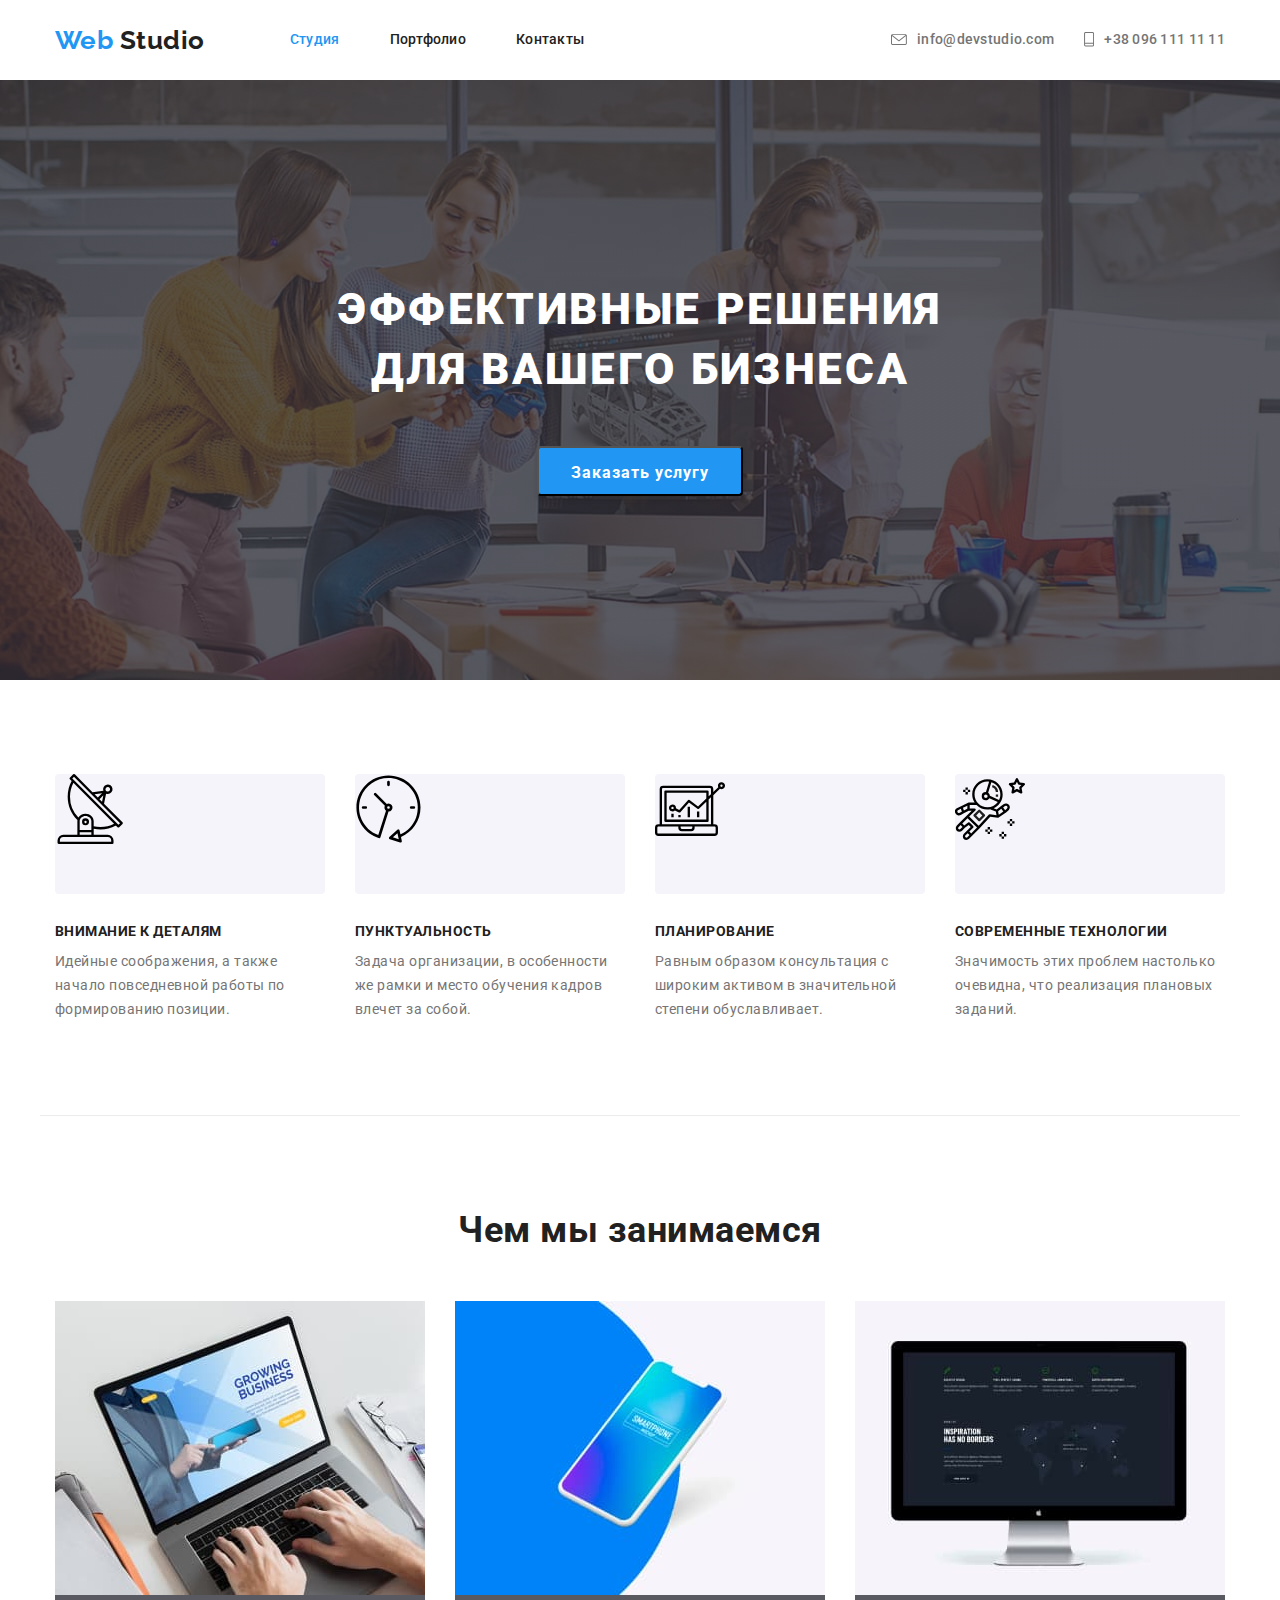
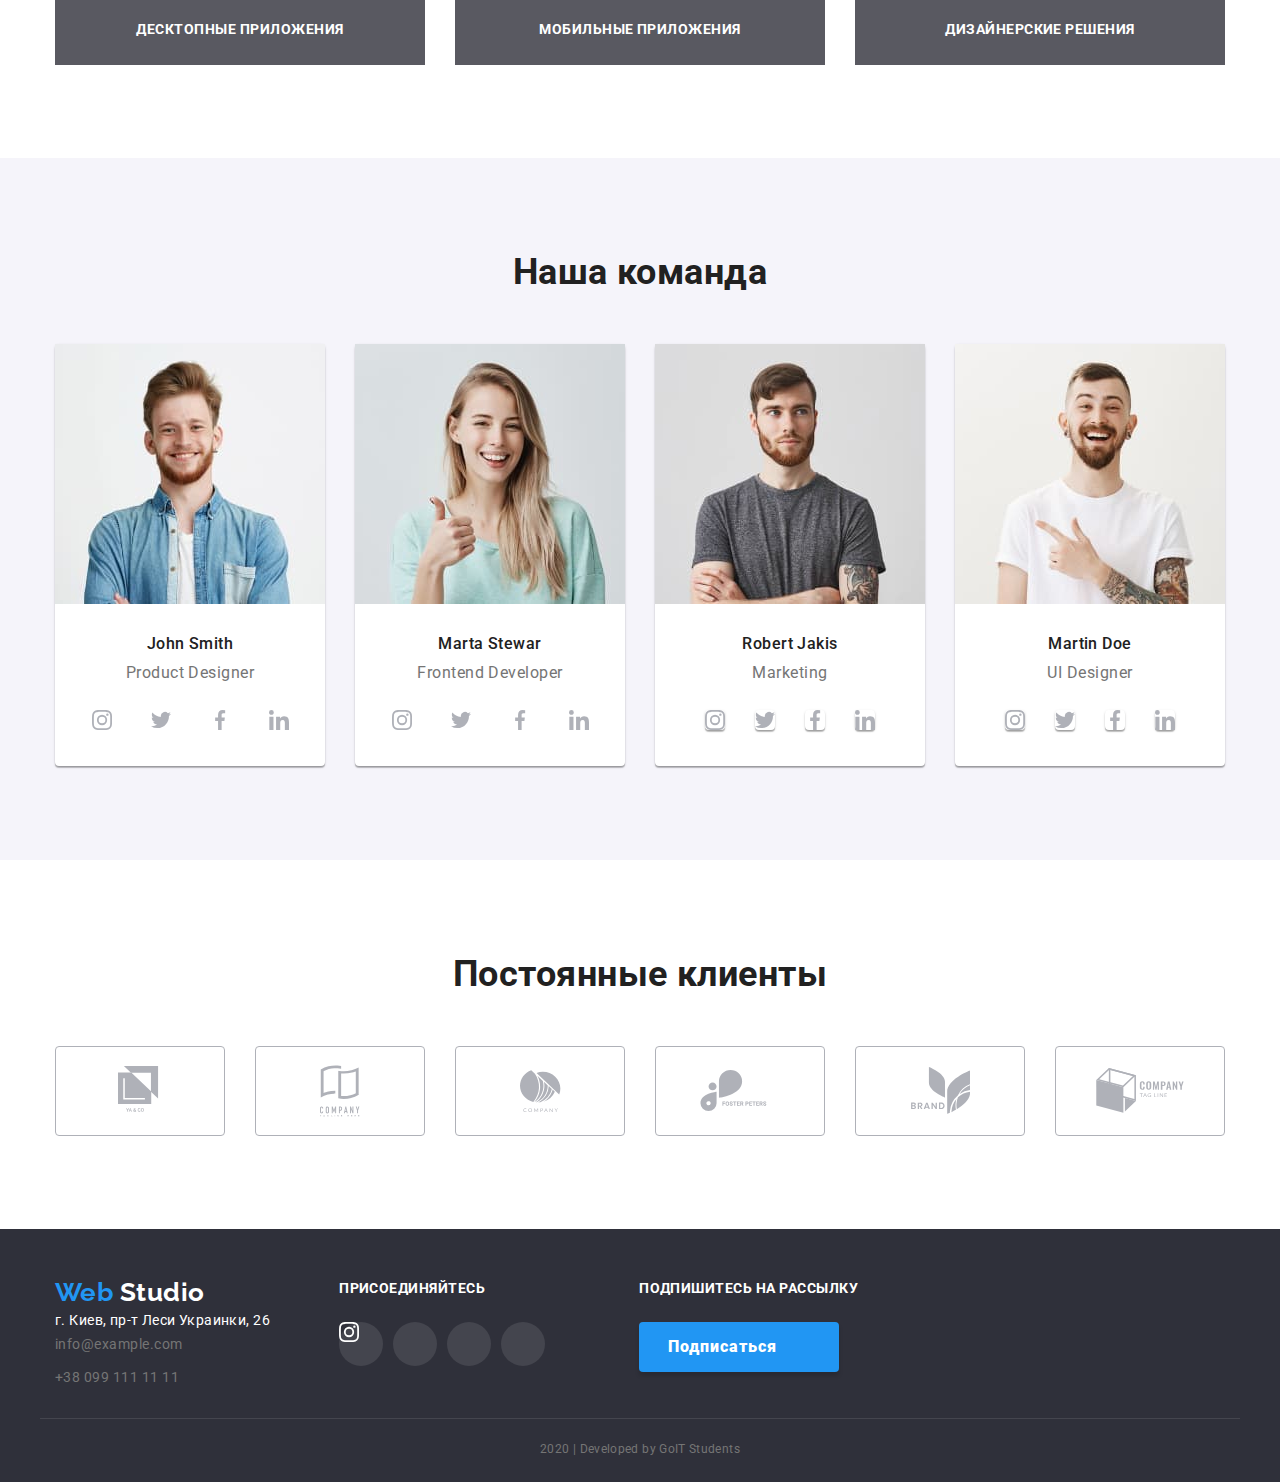
==== commit 1d849da9: "commands-jpeg" ====
--- a/index.html
+++ b/index.html
@@ -178,7 +178,7 @@
             <li class="item">
               <a href="#" class="link"
                 ><img
-                  src="./images/John.svg"
+                  src="./images/John.jpg"
                   alt="Фото Джона"
                   width="270"
                   height="260"
@@ -211,7 +211,7 @@
             <li class="item">
               <a href="#" class="link"
                 ><img
-                  src="./images/Marta.svg"
+                  src="./images/Marta.jpg"
                   alt="Фото Марты"
                   width="270"
                   height="260"
@@ -244,7 +244,7 @@
             <li class="item">
               <a href="#" class="link"
                 ><img
-                  src="./images/Robert.svg"
+                  src="./images/Robert.jpg"
                   alt="Фото Роберта"
                   width="270"
                   height="260"
@@ -277,7 +277,7 @@
             <li class="item">
               <a href="#" class="link"
                 ><img
-                  src="./images/Martin.svg"
+                  src="./images/Martin.jpg"
                   alt="Фото Мартина"
                   width="270"
                   height="260"
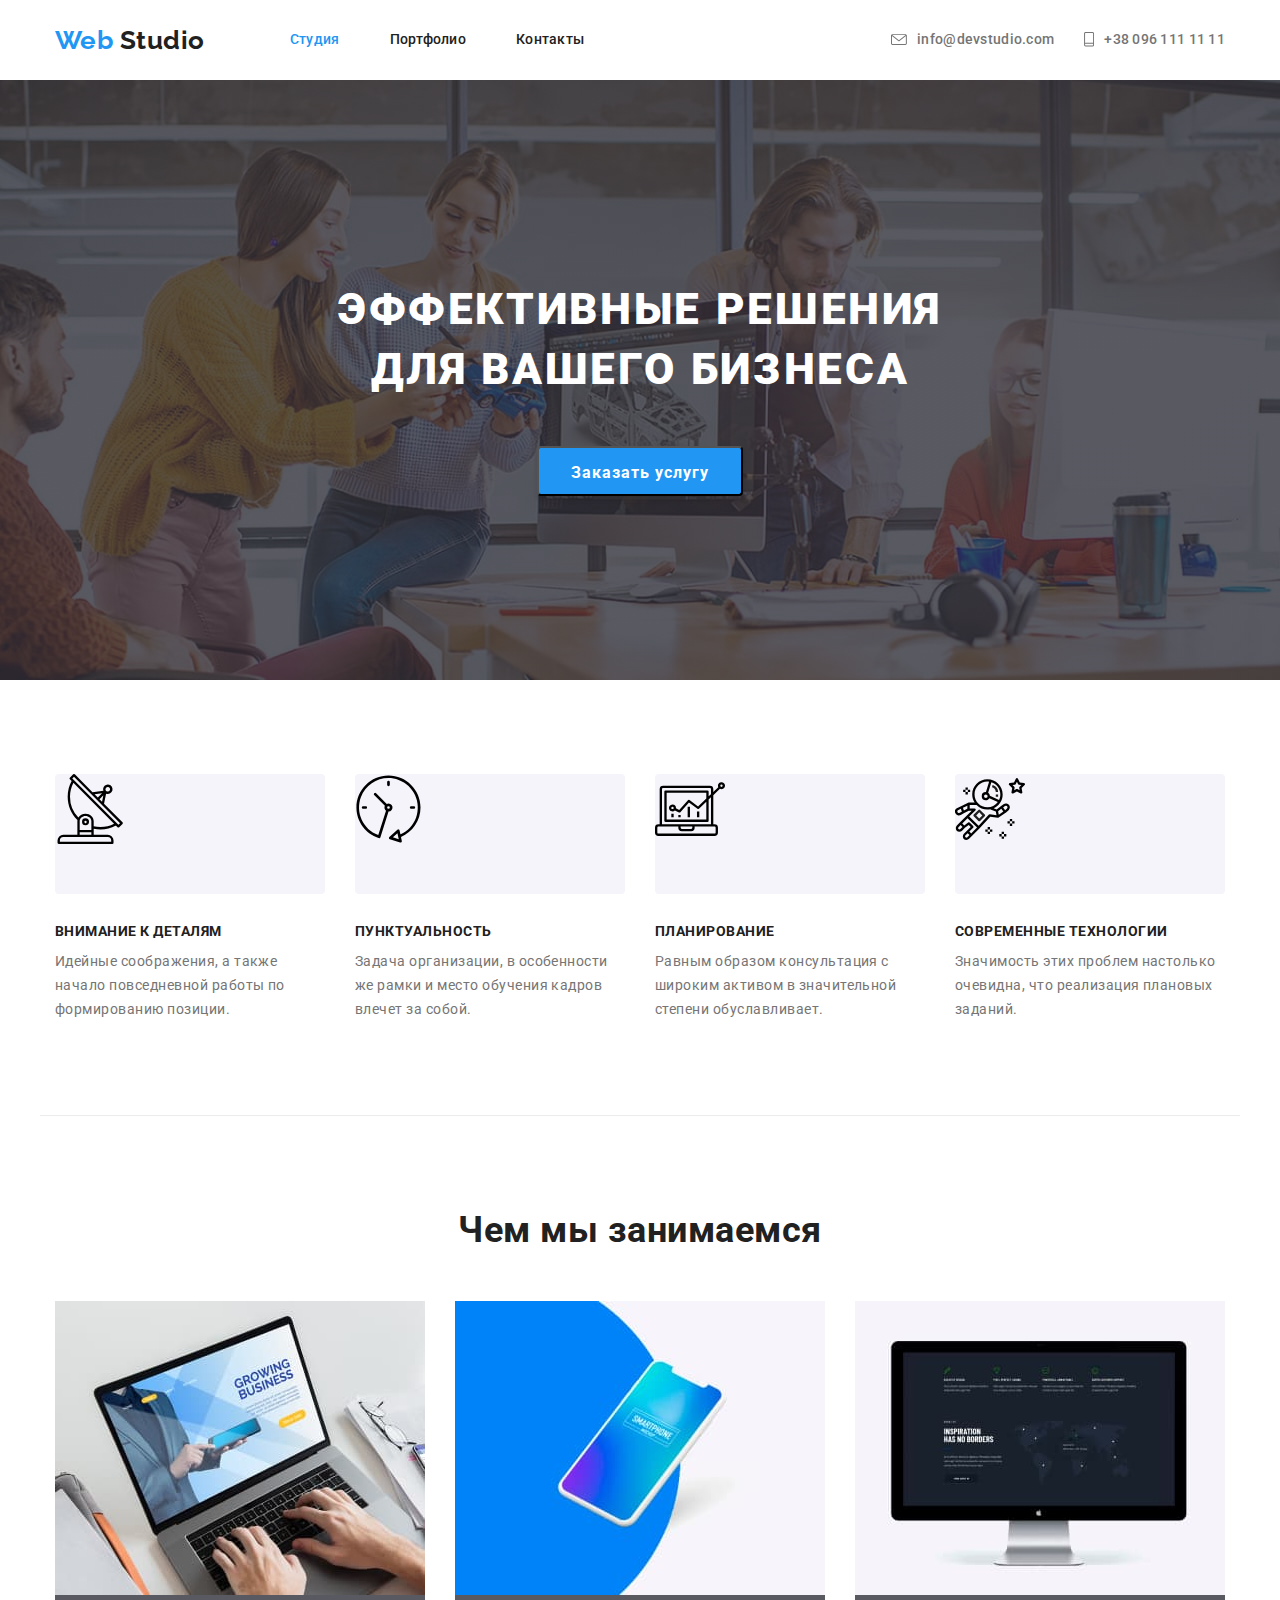
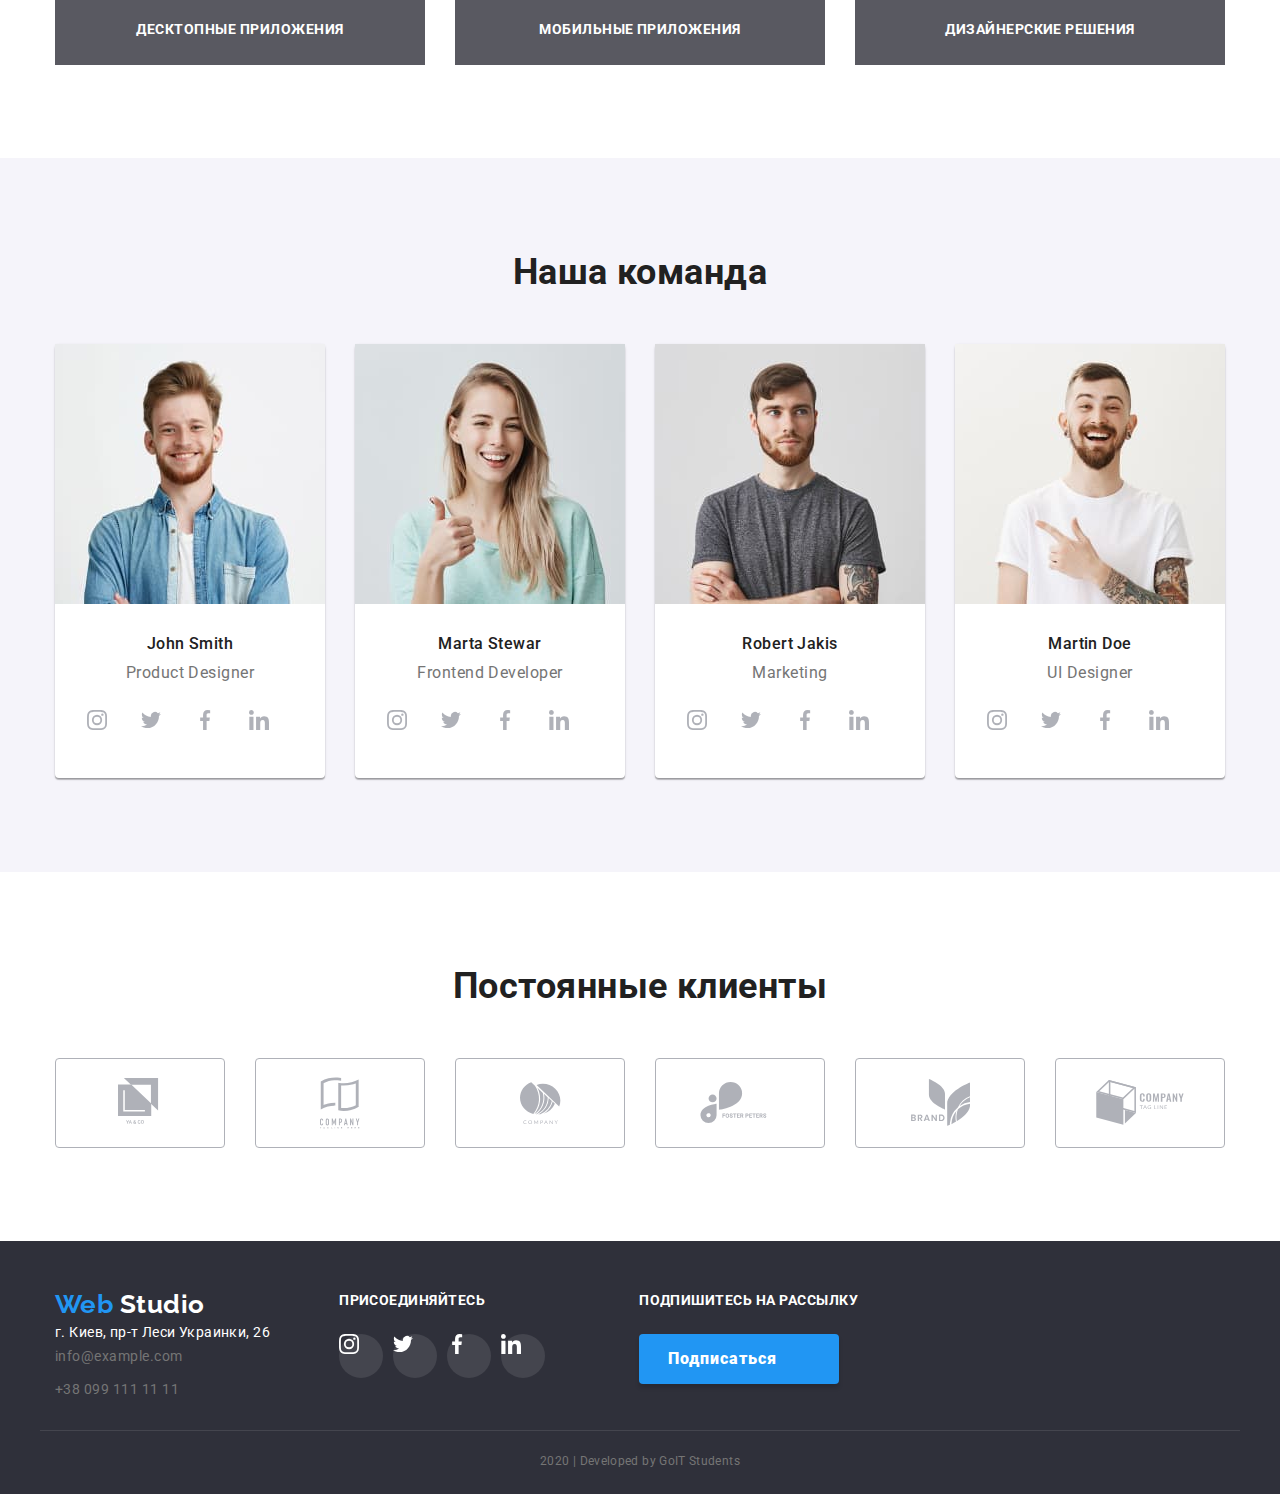
==== commit b6802690: "team-footer" ====
--- a/index.html
+++ b/index.html
@@ -187,24 +187,32 @@
               <p class="text list">Product Designer</p>
               <ul class="networks list">
                 <li class="network-item">
-                  <a href="#"
-                    ><img src="./images/instagram.svg" alt="Instagram"
-                  /></a>
-                </li>
-                <li class="network-item">
-                  <a href="#"
-                    ><img src="./images/twitter.svg" alt="Twitter"
-                  /></a>
-                </li>
-                <li class="network-item">
-                  <a href="#"
-                    ><img src="./images/facebook.svg" alt="Facebook"
-                  /></a>
-                </li>
-                <li class="network-item">
-                  <a href="#"
-                    ><img src="./images/linkedin.svg" alt="Linkedin"
-                  /></a>
+                  <a href="#" class="network-link">
+                    <svg class="instagram-svg" width="20px" height="20px">
+                      <use href="./images/sprite.svg#icon-instagram"></use>
+                    </svg>
+                  </a>
+                </li>
+                <li class="network-item">
+                  <a href="#" class="network-link">
+                    <svg class="twitter-svg" width="20px" height="20px">
+                      <use href="./images/sprite.svg#icon-twitter"></use>
+                    </svg>
+                  </a>
+                </li>
+                <li class="network-item">
+                  <a href="#" class="network-link">
+                    <svg class="facebook-svg" width="20px" height="20px">
+                      <use href="./images/sprite.svg#icon-facebook"></use>
+                    </svg>
+                  </a>
+                </li>
+                <li class="network-item">
+                  <a href="#" class="network-link">
+                    <svg class="linkedin-svg" width="20px" height="20px">
+                      <use href="./images/sprite.svg#icon-linkedin"></use>
+                    </svg>
+                  </a>
                 </li>
               </ul>
             </li>
@@ -220,24 +228,32 @@
               <p class="text list">Frontend Developer</p>
               <ul class="networks list">
                 <li class="network-item">
-                  <a href="#"
-                    ><img src="./images/instagram.svg" alt="Instagram"
-                  /></a>
-                </li>
-                <li class="network-item">
-                  <a href="#"
-                    ><img src="./images/twitter.svg" alt="Twitter"
-                  /></a>
-                </li>
-                <li class="network-item">
-                  <a href="#"
-                    ><img src="./images/facebook.svg" alt="Facebook"
-                  /></a>
-                </li>
-                <li class="network-item">
-                  <a href="#"
-                    ><img src="./images/linkedin.svg" alt="Linkedin"
-                  /></a>
+                  <a href="#" class="network-link">
+                    <svg class="instagram-svg" width="20px" height="20px">
+                      <use href="./images/sprite.svg#icon-instagram"></use>
+                    </svg>
+                  </a>
+                </li>
+                <li class="network-item">
+                  <a href="#" class="network-link">
+                    <svg class="twitter-svg" width="20px" height="20px">
+                      <use href="./images/sprite.svg#icon-twitter"></use>
+                    </svg>
+                  </a>
+                </li>
+                <li class="network-item">
+                  <a href="#" class="network-link">
+                    <svg class="facebook-svg" width="20px" height="20px">
+                      <use href="./images/sprite.svg#icon-facebook"></use>
+                    </svg>
+                  </a>
+                </li>
+                <li class="network-item">
+                  <a href="#" class="network-link">
+                    <svg class="linkedin-svg" width="20px" height="20px">
+                      <use href="./images/sprite.svg#icon-linkedin"></use>
+                    </svg>
+                  </a>
                 </li>
               </ul>
             </li>
@@ -252,25 +268,33 @@
               <h3 lang="en" class="title list">Robert Jakis</h3>
               <p class="text list">Marketing</p>
               <ul class="networks list">
-                <li class="item">
-                  <a href="#"
-                    ><img src="./images/instagram.svg" alt="Instagram"
-                  /></a>
-                </li>
-                <li class="item">
-                  <a href="#"
-                    ><img src="./images/twitter.svg" alt="Twitter"
-                  /></a>
-                </li>
-                <li class="item">
-                  <a href="#"
-                    ><img src="./images/facebook.svg" alt="Facebook"
-                  /></a>
-                </li>
-                <li class="item">
-                  <a href="#"
-                    ><img src="./images/linkedin.svg" alt="Linkedin"
-                  /></a>
+                <li class="network-item">
+                  <a href="#" class="network-link">
+                    <svg class="instagram-svg" width="20px" height="20px">
+                      <use href="./images/sprite.svg#icon-instagram"></use>
+                    </svg>
+                  </a>
+                </li>
+                <li class="network-item">
+                  <a href="#" class="network-link">
+                    <svg class="twitter-svg" width="20px" height="20px">
+                      <use href="./images/sprite.svg#icon-twitter"></use>
+                    </svg>
+                  </a>
+                </li>
+                <li class="network-item">
+                  <a href="#" class="network-link">
+                    <svg class="facebook-svg" width="20px" height="20px">
+                      <use href="./images/sprite.svg#icon-facebook"></use>
+                    </svg>
+                  </a>
+                </li>
+                <li class="network-item">
+                  <a href="#" class="network-link">
+                    <svg class="linkedin-svg" width="20px" height="20px">
+                      <use href="./images/sprite.svg#icon-linkedin"></use>
+                    </svg>
+                  </a>
                 </li>
               </ul>
             </li>
@@ -285,25 +309,33 @@
               <h3 lang="en" class="title list">Martin Doe</h3>
               <p class="text list">UI Designer</p>
               <ul class="networks list">
-                <li class="item">
-                  <a href="#"
-                    ><img src="./images/instagram.svg" alt="Instagram"
-                  /></a>
-                </li>
-                <li class="item">
-                  <a href="#"
-                    ><img src="./images/twitter.svg" alt="Twitter"
-                  /></a>
-                </li>
-                <li class="item">
-                  <a href="#"
-                    ><img src="./images/facebook.svg" alt="Facebook"
-                  /></a>
-                </li>
-                <li class="item">
-                  <a href="#"
-                    ><img src="./images/linkedin.svg" alt="Linkedin"
-                  /></a>
+                <li class="network-item">
+                  <a href="#" class="network-link">
+                    <svg class="instagram-svg" width="20px" height="20px">
+                      <use href="./images/sprite.svg#icon-instagram"></use>
+                    </svg>
+                  </a>
+                </li>
+                <li class="network-item">
+                  <a href="#" class="network-link">
+                    <svg class="twitter-svg" width="20px" height="20px">
+                      <use href="./images/sprite.svg#icon-twitter"></use>
+                    </svg>
+                  </a>
+                </li>
+                <li class="network-item">
+                  <a href="#" class="network-link">
+                    <svg class="facebook-svg" width="20px" height="20px">
+                      <use href="./images/sprite.svg#icon-facebook"></use>
+                    </svg>
+                  </a>
+                </li>
+                <li class="network-item">
+                  <a href="#" class="network-link">
+                    <svg class="linkedin-svg" width="20px" height="20px">
+                      <use href="./images/sprite.svg#icon-linkedin"></use>
+                    </svg>
+                  </a>
                 </li>
               </ul>
             </li>
@@ -389,20 +421,39 @@
             <!--h3-->
             <ul class="footer-links list">
               <li>
-                <a href="#" aria-label="Ccылка на Инстаграм"
-                  ><svg class="instagram-svg" width="20px" height="20px">
+                <a
+                  href="#"
+                  class="network-link"
+                  aria-label="Ccылка на Инстаграм"
+                  ><svg class="instagram-footer" width="20px" height="20px">
                     <use href="./images/sprite.svg#icon-instagram"></use>
                   </svg>
                 </a>
               </li>
               <li>
-                <a href="#" aria-label="Ccылка на Твитер"> </a>
+                <a href="#" class="network-link" aria-label="Ccылка на Твитер">
+                  <svg class="twitter-footer" width="20px" height="20px">
+                    <use href="./images/sprite.svg#icon-twitter"></use>
+                  </svg>
+                </a>
               </li>
               <li>
-                <a href="#" aria-label="Ccылка на Фейсбук"> </a>
+                <a href="#" class="network-link" aria-label="Ccылка на Фейсбук">
+                  <svg class="facebook-footer" width="20px" height="20px">
+                    <use href="./images/sprite.svg#icon-facebook"></use>
+                  </svg>
+                </a>
               </li>
               <li>
-                <a href="#" aria-label="Ccылка на Линкедин"></a>
+                <a
+                  href="#"
+                  class="network-link"
+                  aria-label="Ccылка на Линкедин"
+                >
+                  <svg class="linkedin-footer" width="20px" height="20px">
+                    <use href="./images/sprite.svg#icon-linkedin"></use>
+                  </svg>
+                </a>
               </li>
             </ul>
           </div>
--- a/css/styles.css
+++ b/css/styles.css
@@ -280,6 +280,7 @@
 .antenna-icon {
   width: 70px;
   height: 70px;
+
 }
 .clock-icon {
   width: 67px;
@@ -394,16 +395,14 @@
 .command .item {
   background-color: var(--white-color);
   border-radius: 4px;
-
   box-shadow: 0px 2px 1px rgba(0, 0, 0, 0.2), 0px 1px 1px rgba(0, 0, 0, 0.14), 0px 1px 3px rgba(0, 0, 0, 0.12);
 }
 .command img {
   display: block;
-  width: 100%;
-  height: auto;
+  
 }
 .command-list .link {
-  display: block;
+  display: flex;
   justify-content: center;
   align-items: center;
 }
@@ -429,21 +428,38 @@
   display: flex;
   justify-content: center;
 }
+
 .networks .network-item {
-  margin-right: 39px;
-  margin-bottom: 36px;
-}
-
-.networks .network-item:hover,
-.networks .network-item:focus {
-  background-color: var(--accent-color)
+  margin-right: 10px;
+  margin-bottom: 24px;
 }
 .networks .network-item:last-child {
   margin-right: 0px;
 }
 
-.networks img {
-  display: block;  
+.network-link {
+  display: block; 
+  width: 44px;
+  height: 44px;
+  border-radius: 50%;
+}
+.network-link:hover,
+.network-link:focus{
+  background-color: var(--accent-color)
+}
+.instagram-svg,
+.twitter-svg,
+.facebook-svg,
+.linkedin-svg {
+  fill: #AFB1B8;
+  background-position: 50% 50%; 
+}
+
+.instagram-svg:hover,
+.twitter-svg:hover,
+.facebook-svg:hover,
+.linkedin-svg:hover {
+  fill: var(--white-color);
 }
 
 /*Постоянные клиенты*/
@@ -453,7 +469,6 @@
   font-size: 36px;
   line-height: 1.16;
   text-align: center;
-
   margin-bottom: 50px;
 }
 .customers-list {
@@ -577,22 +592,24 @@
   margin-top: 21px;
 }
 .footer-links li {
-  width: 44px;
-  height: 44px;
   margin-right: 10px;
-  background-color: rgba(255, 255, 255, 0.1);
-  border-radius: 50%;
-  background-position: center;
-  background-repeat: no-repeat;
-  cursor: pointer;
-}
-.footer-links li:hover,
-.footer-links:focus {
+}
+.footer-links li:last-child {
+  margin-right: 0px;
+}
+.footer-links .network-link {
+  background-color:rgba(255, 255, 255, 0.1);
+}
+.footer-links .network-link:hover,
+.footer-links .network-link:focus {
   background-color: var(--accent-color);
 }
-
-.instagram-svg {
-  fill:var(--white-color);
+.instagram-footer,
+.twitter-footer,
+.facebook-footer,
+.linkedin-footer {
+  fill: var(--white-color);
+  background-position: 50% 50%; 
 }
 
 /*
@@ -614,14 +631,7 @@
 background-size: 20px 20px;
 }*/
 
-.footer-links li:last-child {
-  margin-right: 0px;
-}
-
-.footer-links li :hover,
-.footer-links li :focus {
-  background-color: var(--accent-color);
-}
+
 
 .bottom-info {
   text-align: center;
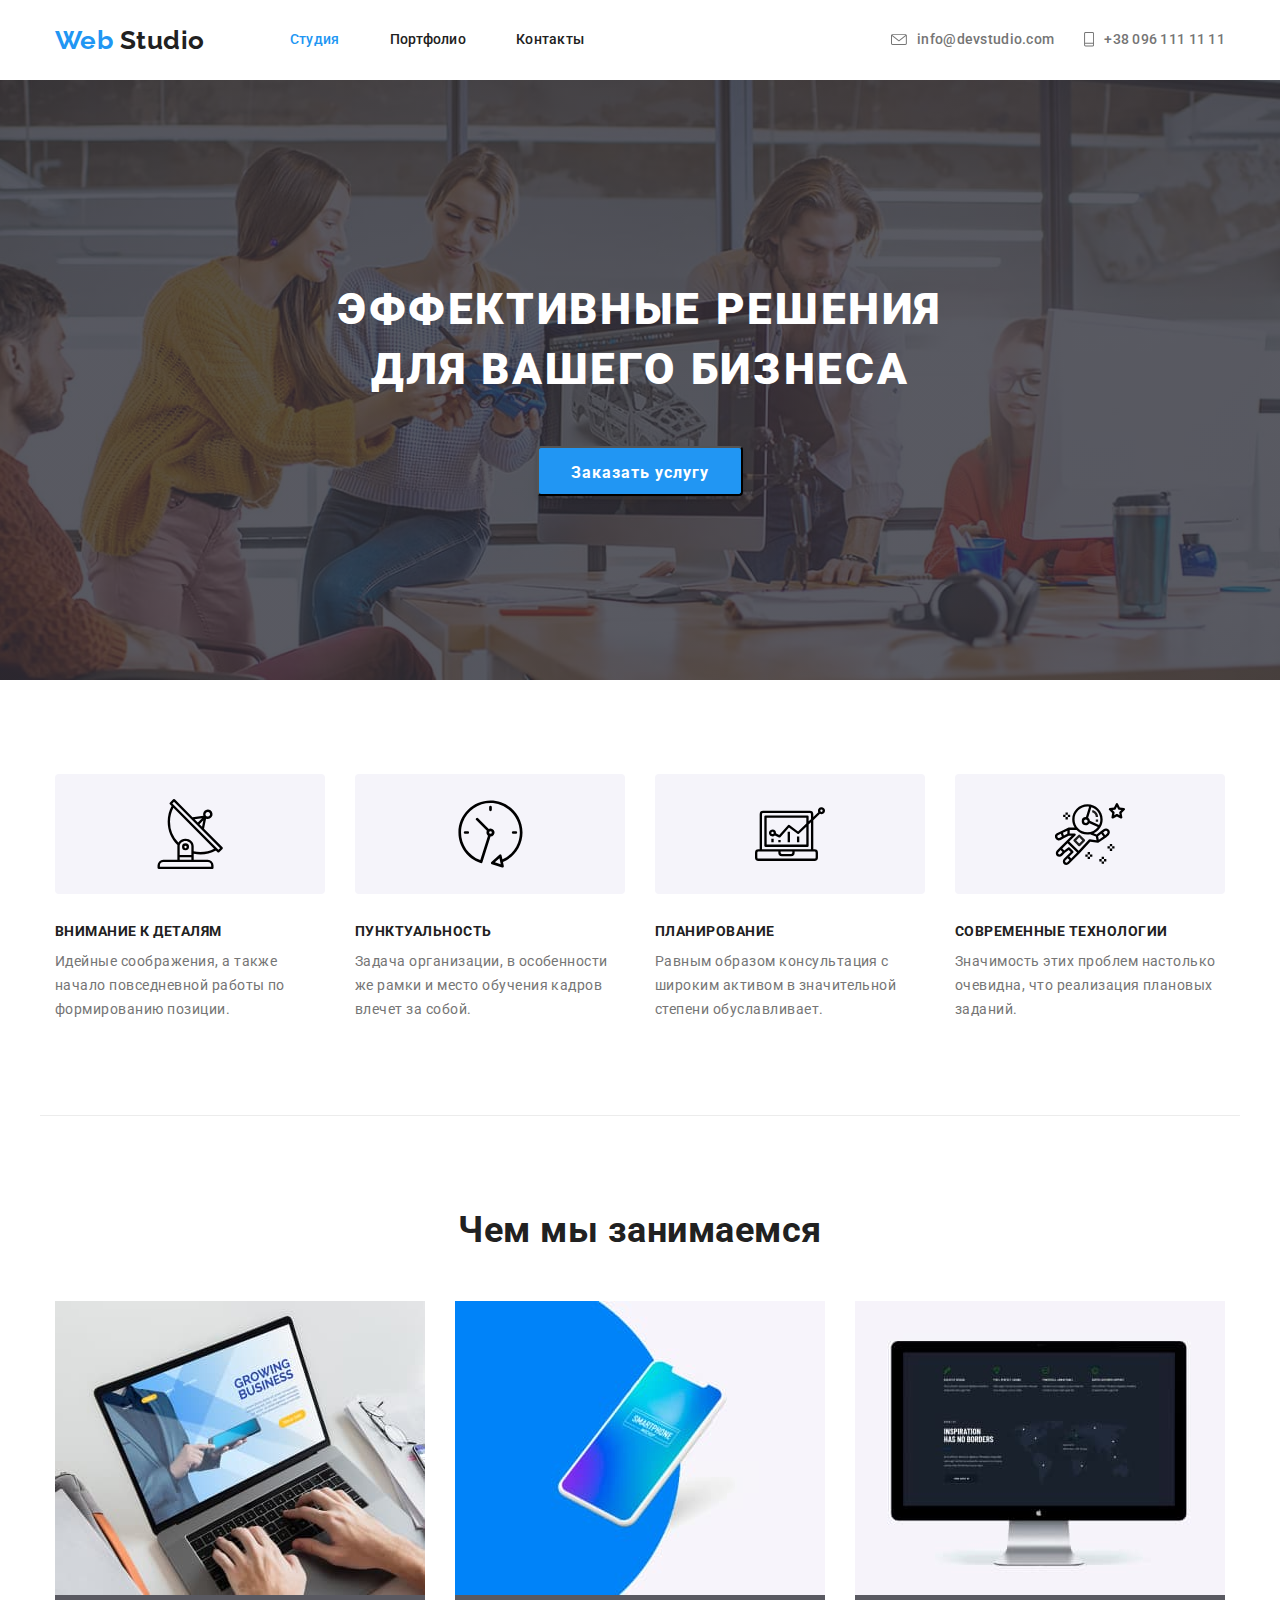
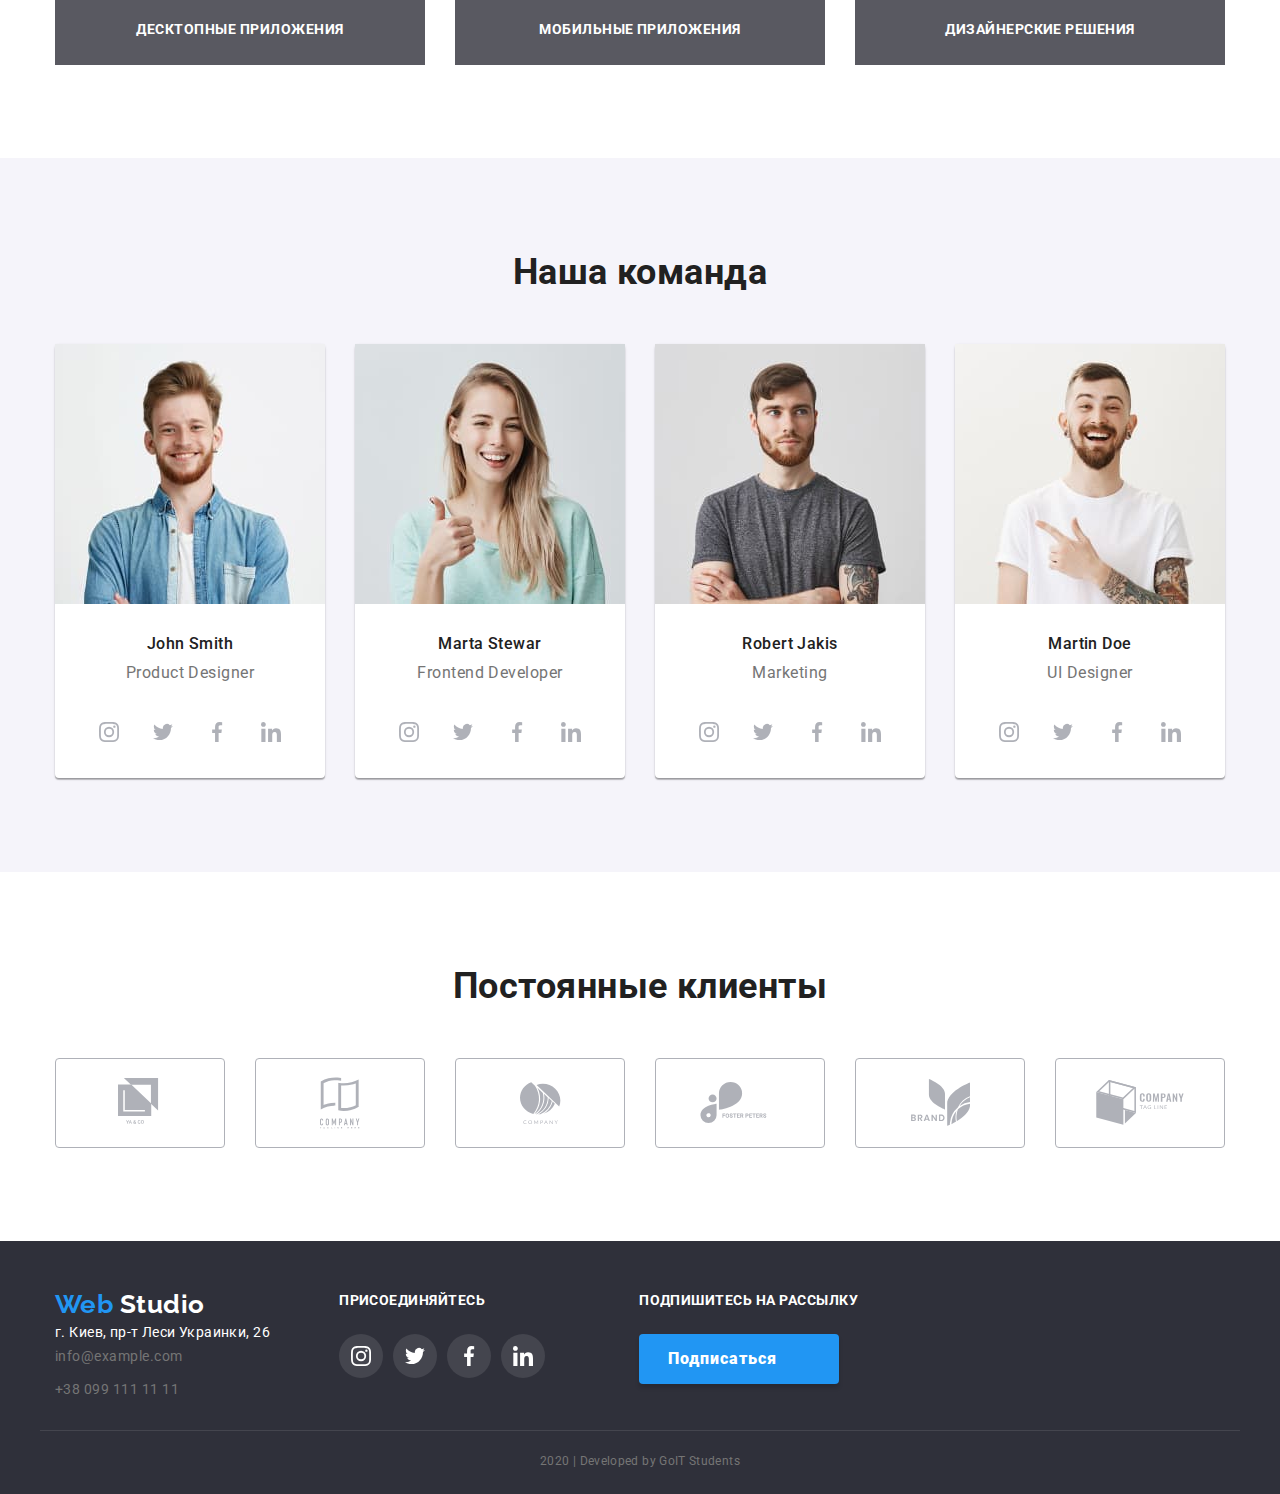
==== commit 15f934ac: "portfolio-jpeg" ====
--- a/index.html
+++ b/index.html
@@ -40,7 +40,7 @@
         </nav>
         <ul class="auth-nav list">
           <li class="item">
-            <a href="#" class="link">
+            <a href="mailto:info@devstudio.com" class="link">
               <svg class="icon-envelope">
                 <use href="./images/sprite.svg#icon-envelope"></use>
               </svg>
@@ -48,7 +48,7 @@
             >
           </li>
           <li class="item">
-            <a href="#" class="link cell">
+            <a href="tel:+380961111111" class="link cell">
               <svg class="icon-phone">
                 <use href="./images/sprite.svg#icon-cell-phone"></use>
               </svg>
@@ -461,7 +461,11 @@
         <!--Подпишитесь на рассылку-->
         <div class="slogan">
           <b class="text">Подпишитесь на рассылку</b>
-          <a href="#" class="button-web sign">Подписаться</a>
+          <a href="#" class="button-web sign"
+            >Подписаться<svg class="icon-sign" width="24px" height="24px">
+              <use href="./images/sprire.svg#icon-send"></use>
+            </svg>
+          </a>
         </div>
       </div>
       <p class="bottom-info container">2020 | Developed by GoIT Students</p>
--- a/css/styles.css
+++ b/css/styles.css
@@ -271,6 +271,9 @@
   background-position: center;
 }
 .advantages-icon {
+  display: flex;
+  justify-content: center;
+  align-items: center;
   width: 270px;
   height: 120px;
   border-radius: 4px;
@@ -280,7 +283,7 @@
 .antenna-icon {
   width: 70px;
   height: 70px;
-
+ 
 }
 .clock-icon {
   width: 67px;
@@ -438,7 +441,9 @@
 }
 
 .network-link {
-  display: block; 
+  display: flex;
+  justify-content: center;
+  align-items: center;
   width: 44px;
   height: 44px;
   border-radius: 50%;
@@ -451,6 +456,7 @@
 .twitter-svg,
 .facebook-svg,
 .linkedin-svg {
+  display: inl;
   fill: #AFB1B8;
   background-position: 50% 50%; 
 }
@@ -645,7 +651,7 @@
 }
 .sign {
   font-weight: 900;
-  display: block;
+  display: flex;
   width: 200px;
   height: 50px;
   margin-top: 21px;
@@ -653,14 +659,13 @@
   box-shadow: 0px 4px 4px rgba(0, 0, 0, 0.15);
   border-radius: 4px;
 }
-.sign::after {
-  content: "";
-  width: 24px;
-  height: 24px;
-  background-image: url(../images/icon-send.svg);
+
+.icon-sign {
+  display: flex;
   margin-left: 10px;
-  background-size: contain;
-}
+  fill: var(--white-color);
+}
+
 
 /*Порфолио main */
 
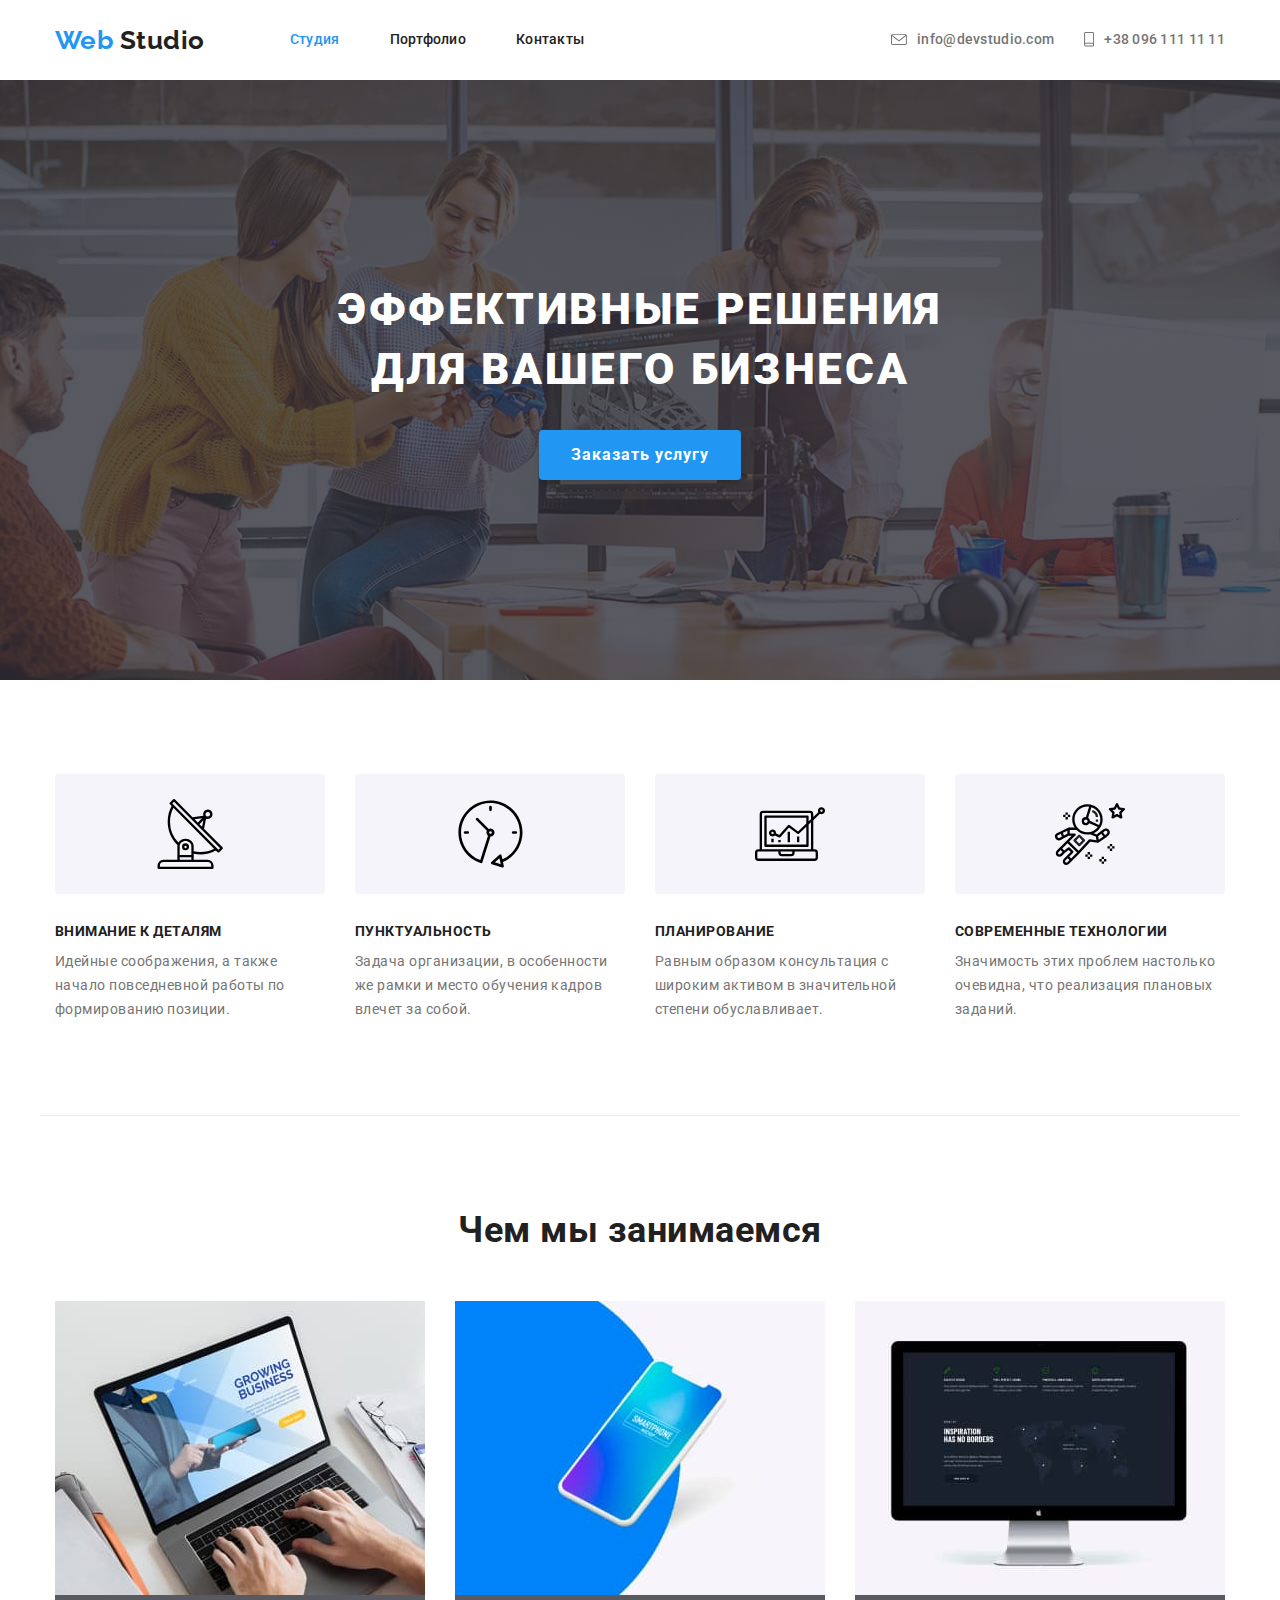
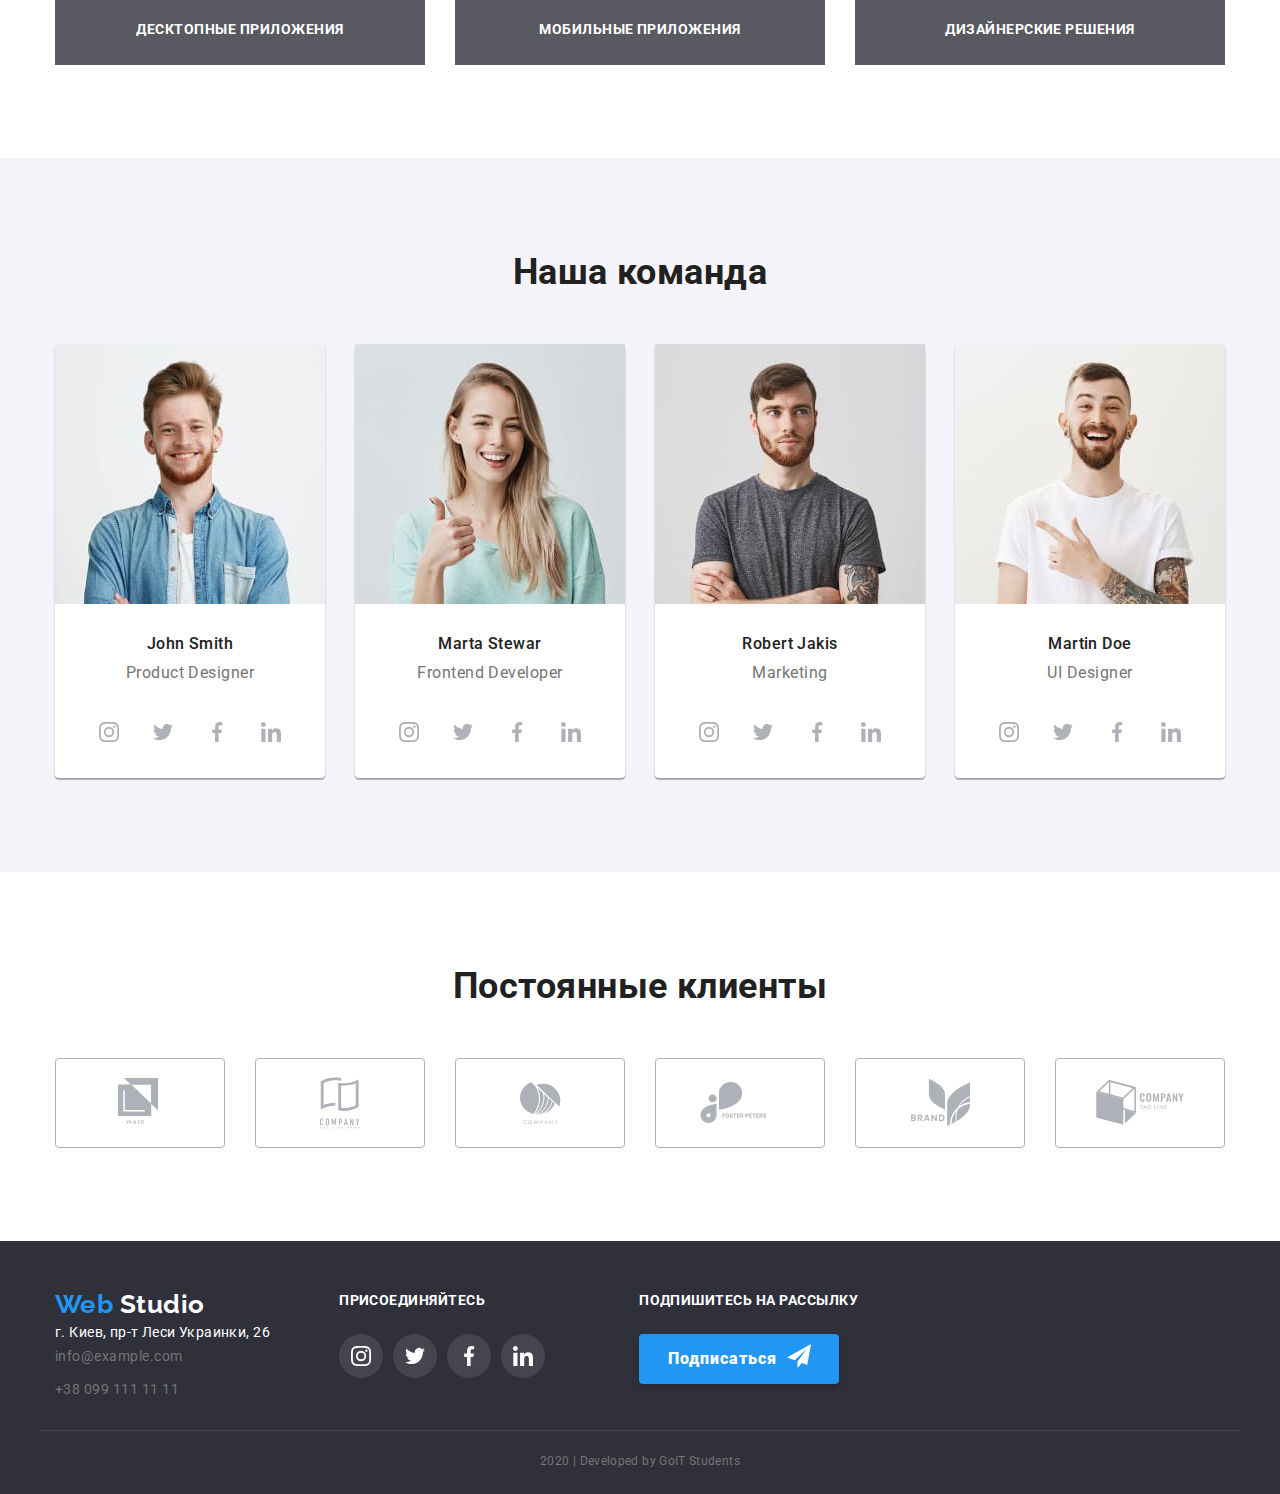
==== commit 443fdf17: "footer-sign" ====
--- a/index.html
+++ b/index.html
@@ -462,8 +462,8 @@
         <div class="slogan">
           <b class="text">Подпишитесь на рассылку</b>
           <a href="#" class="button-web sign"
-            >Подписаться<svg class="icon-sign" width="24px" height="24px">
-              <use href="./images/sprire.svg#icon-send"></use>
+            >Подписаться<svg class="icon-send" width="24px" height="24px">
+              <use href="./images/sprite.svg#icon-icon-send"></use>
             </svg>
           </a>
         </div>
--- a/css/styles.css
+++ b/css/styles.css
@@ -132,7 +132,7 @@
 }
 
 .auth-nav .link {
-  display: inline-flex;
+  display: flex;
   align-items: center;
   padding-top: 32px;
   padding-bottom: 32px;
@@ -147,19 +147,14 @@
   width: 16px;
   height: 11.2px;
   margin-right: 10px;
-  fill: var(--primary-text-color);
-}
-.icon-envelope:hover {
-  fill: var(--accent-color);
-}
+  fill: currentColor;
+}
+
 .icon-phone {
   width: 10px;
   height: 15px;
   margin-right: 10px;
-  fill: var(--primary-text-color);
-}
-.icon-phone:hover {
-  fill: var(--accent-color);
+  fill: currentColor;
 }
 
 /*
@@ -206,29 +201,40 @@
   line-height: 1.36;
   letter-spacing: 0.06em;
   text-transform: uppercase;
-  margin-bottom: 46px;
+  margin-bottom: 30px;
   margin-top: 0px;
   text-align: center;
 }
 /*Кнопка*/
 .button-web {
-  background-color:var(--accent-color);
-  color: var(--white-color);
-  font-family: inherit;
+  display: inline-block;
+  padding: 10px 32px;
+  min-width: 200px;
+  height: 50px;
   font-weight: 700;
   font-size: 16px;
   line-height: 1.87;
   letter-spacing: 0.06em;
+  text-align: center;
+
+  background-color:var(--accent-color);
+  color: var(--white-color);
+
+  border: transparent;
   border-radius: 4px;
   box-shadow: 0px 4px 4px rgba(0, 0, 0, 0.15);
-  padding: 10px 32px;
-  min-width: 200px;
-  height: 50px;
-}
-.button-web:hover,
-.button-web:focus {
-  background-color: var(--background-color);
-  color: var(--accent-color);
+}
+
+.sign {
+  display: flex;
+  width: 200px;
+  padding: 10px 28px 10px 29px;
+  font-weight: 900;
+  margin-top: 21px;
+  fill: var(--white-color);
+}
+.icon-send {
+  margin-left: 10px;
 }
 
 /*Наши преимушества*/
@@ -447,26 +453,14 @@
   width: 44px;
   height: 44px;
   border-radius: 50%;
+  fill: #AFB1B8;
 }
 .network-link:hover,
 .network-link:focus{
-  background-color: var(--accent-color)
-}
-.instagram-svg,
-.twitter-svg,
-.facebook-svg,
-.linkedin-svg {
-  display: inl;
-  fill: #AFB1B8;
-  background-position: 50% 50%; 
-}
-
-.instagram-svg:hover,
-.twitter-svg:hover,
-.facebook-svg:hover,
-.linkedin-svg:hover {
+  background-color: var(--accent-color);
   fill: var(--white-color);
 }
+
 
 /*Постоянные клиенты*/
 .customers .name {
@@ -610,12 +604,8 @@
 .footer-links .network-link:focus {
   background-color: var(--accent-color);
 }
-.instagram-footer,
-.twitter-footer,
-.facebook-footer,
-.linkedin-footer {
+.footer-links .network-link {
   fill: var(--white-color);
-  background-position: 50% 50%; 
 }
 
 /*
@@ -636,8 +626,6 @@
 background-image: url(../images/linkedin-footer.svg);
 background-size: 20px 20px;
 }*/
-
-
 
 .bottom-info {
   text-align: center;
@@ -649,22 +637,6 @@
   line-height: 2;
   letter-spacing: 0.03em;
 }
-.sign {
-  font-weight: 900;
-  display: flex;
-  width: 200px;
-  height: 50px;
-  margin-top: 21px;
-  padding: 10px 62px 10px 29px;
-  box-shadow: 0px 4px 4px rgba(0, 0, 0, 0.15);
-  border-radius: 4px;
-}
-
-.icon-sign {
-  display: flex;
-  margin-left: 10px;
-  fill: var(--white-color);
-}
 
 
 /*Порфолио main */
@@ -690,7 +662,9 @@
   padding: 6px 22px;
   
   border-radius: 4px;
+  border-style: none;
   background-color: var(--background-color);
+  cursor: pointer;
 }
 .filters li:not(:last-child) {
   margin-right: 8px;
@@ -703,6 +677,11 @@
   color: var(--white-color);
   font-family: inherit;
 }
+.filters .button.current {
+  background-color:var(--accent-color);
+  color: var(--white-color);
+  cursor: pointer;
+}
 /*Наши работы*/
 .portfolio .title {
   color:var(--title-text-color);
@@ -740,8 +719,8 @@
   width: 370px;
   margin-right: 30px;
   margin-bottom: 30px;
-  box-shadow: 1px 4px 6px rgba(0, 0, 0, 0.16), 0px 4px 4px rgba(0, 0, 0, 0.06), 0px 1px 1px rgba(0, 0, 0, 0.12);
   border-radius: 5px;
+  border: 1px solid #EEEEEE;
 }
 .flex-element:nth-child(3n) {
   margin-right: 0px;
@@ -749,6 +728,10 @@
 
 .flex-element:nth-last-child(-n+3) {
   margin-bottom: 0px;
+}
+.flex-element:hover,
+.flex-element:focus {
+  box-shadow: 1px 4px 6px rgba(0, 0, 0, 0.16), 0px 4px 4px rgba(0, 0, 0, 0.06), 0px 1px 1px rgba(0, 0, 0, 0.12);
 }
 
 .container{
